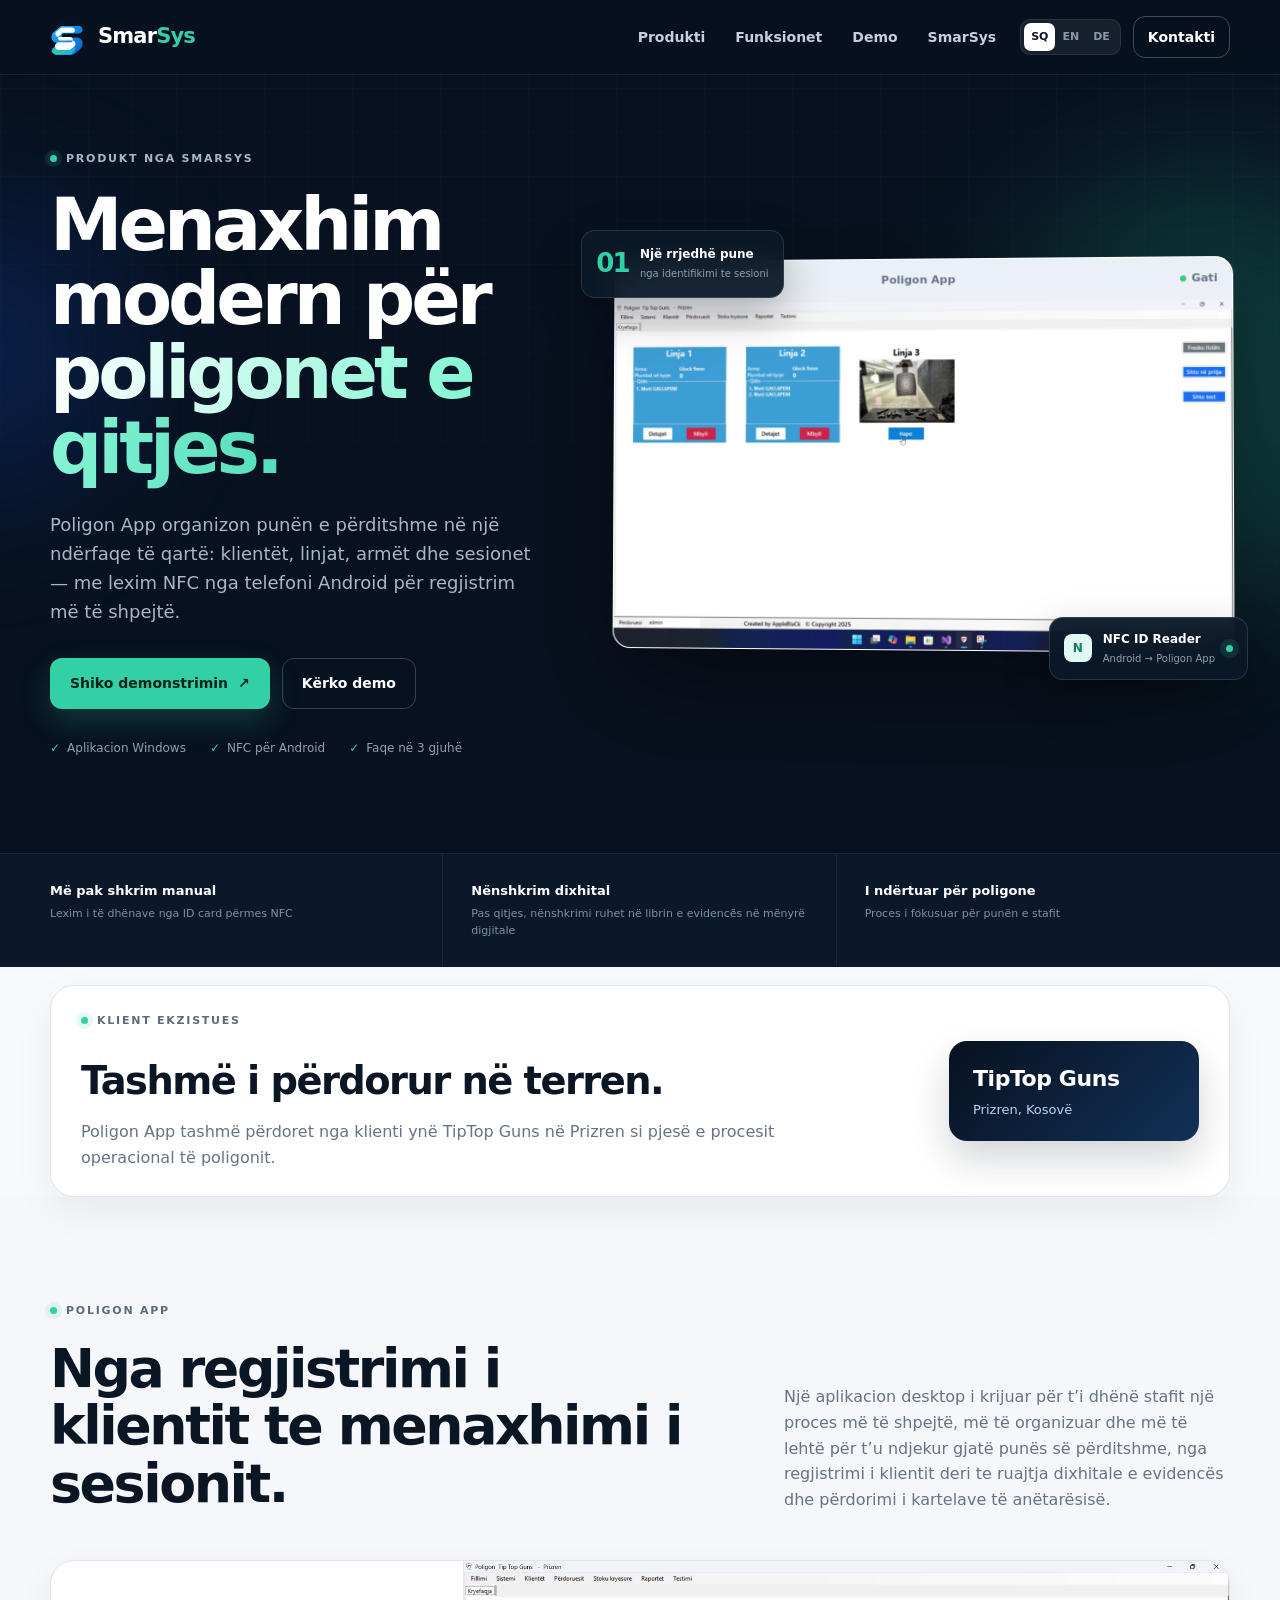
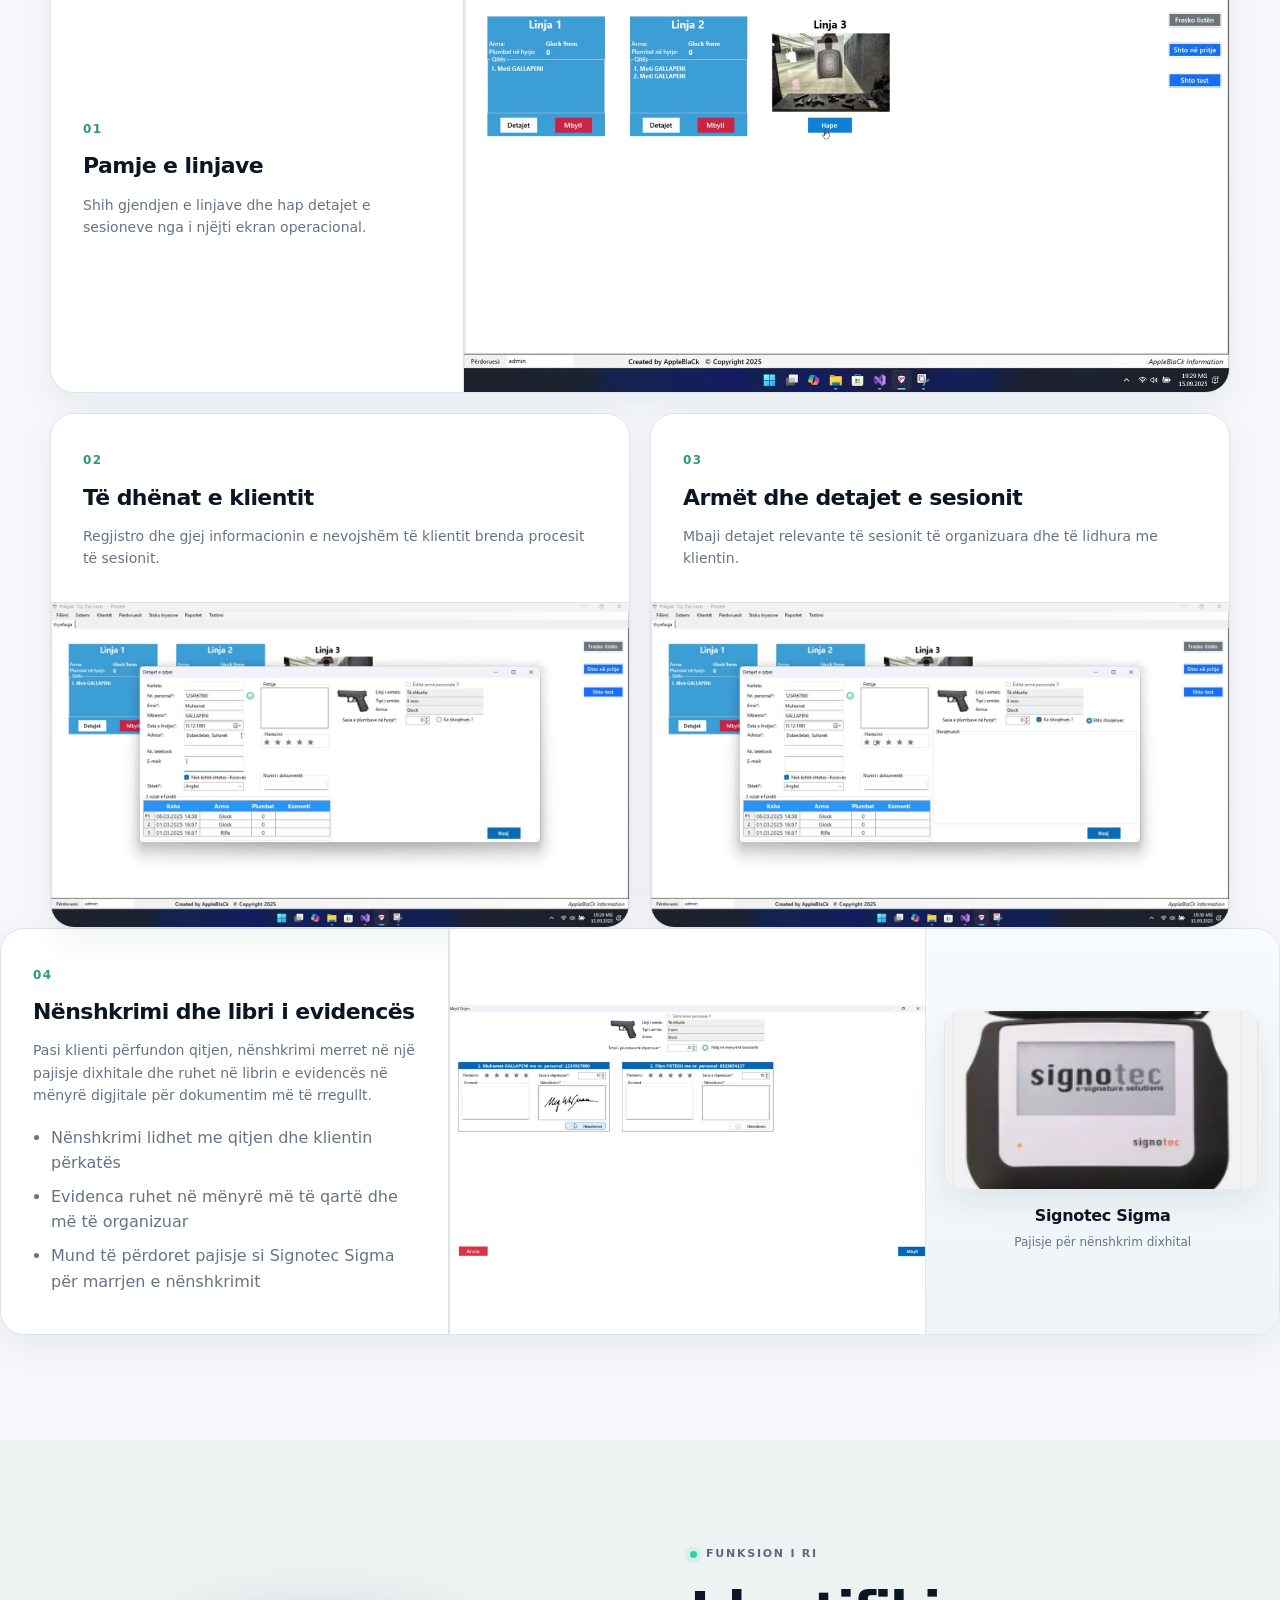
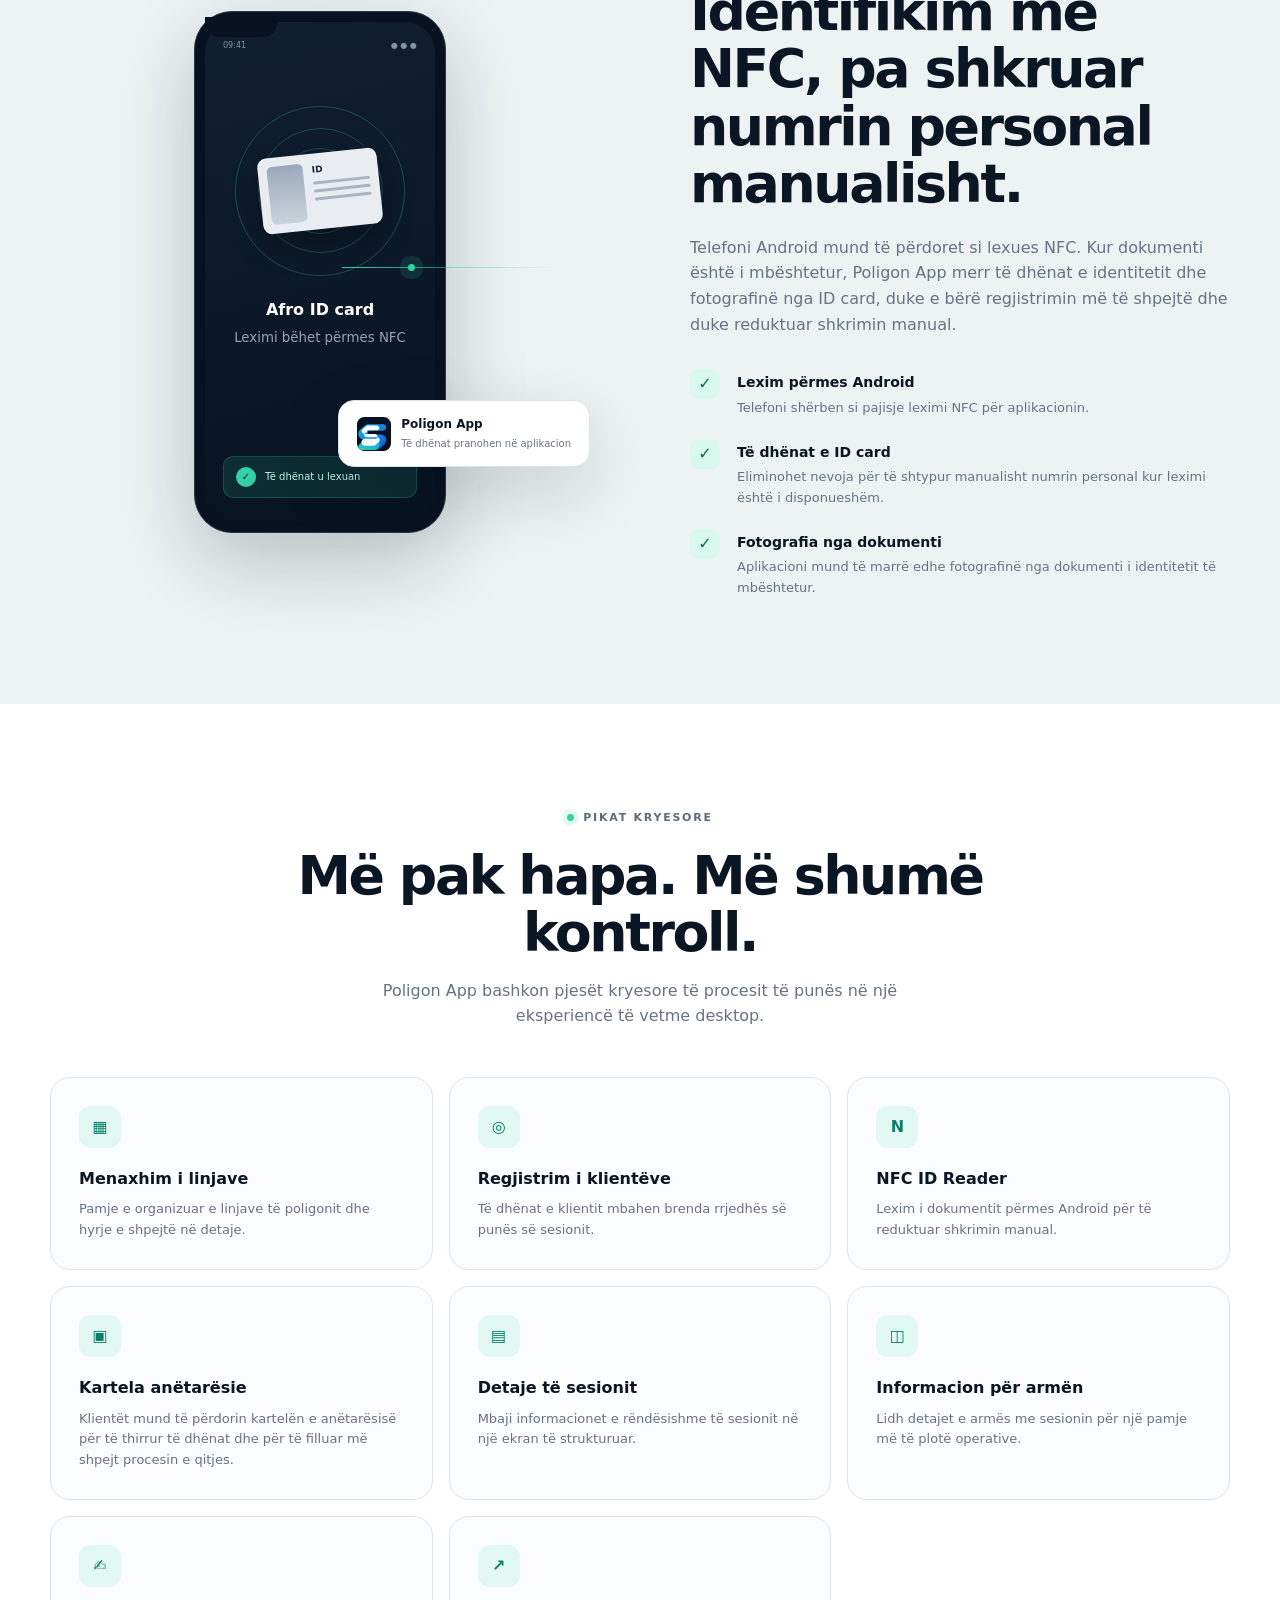
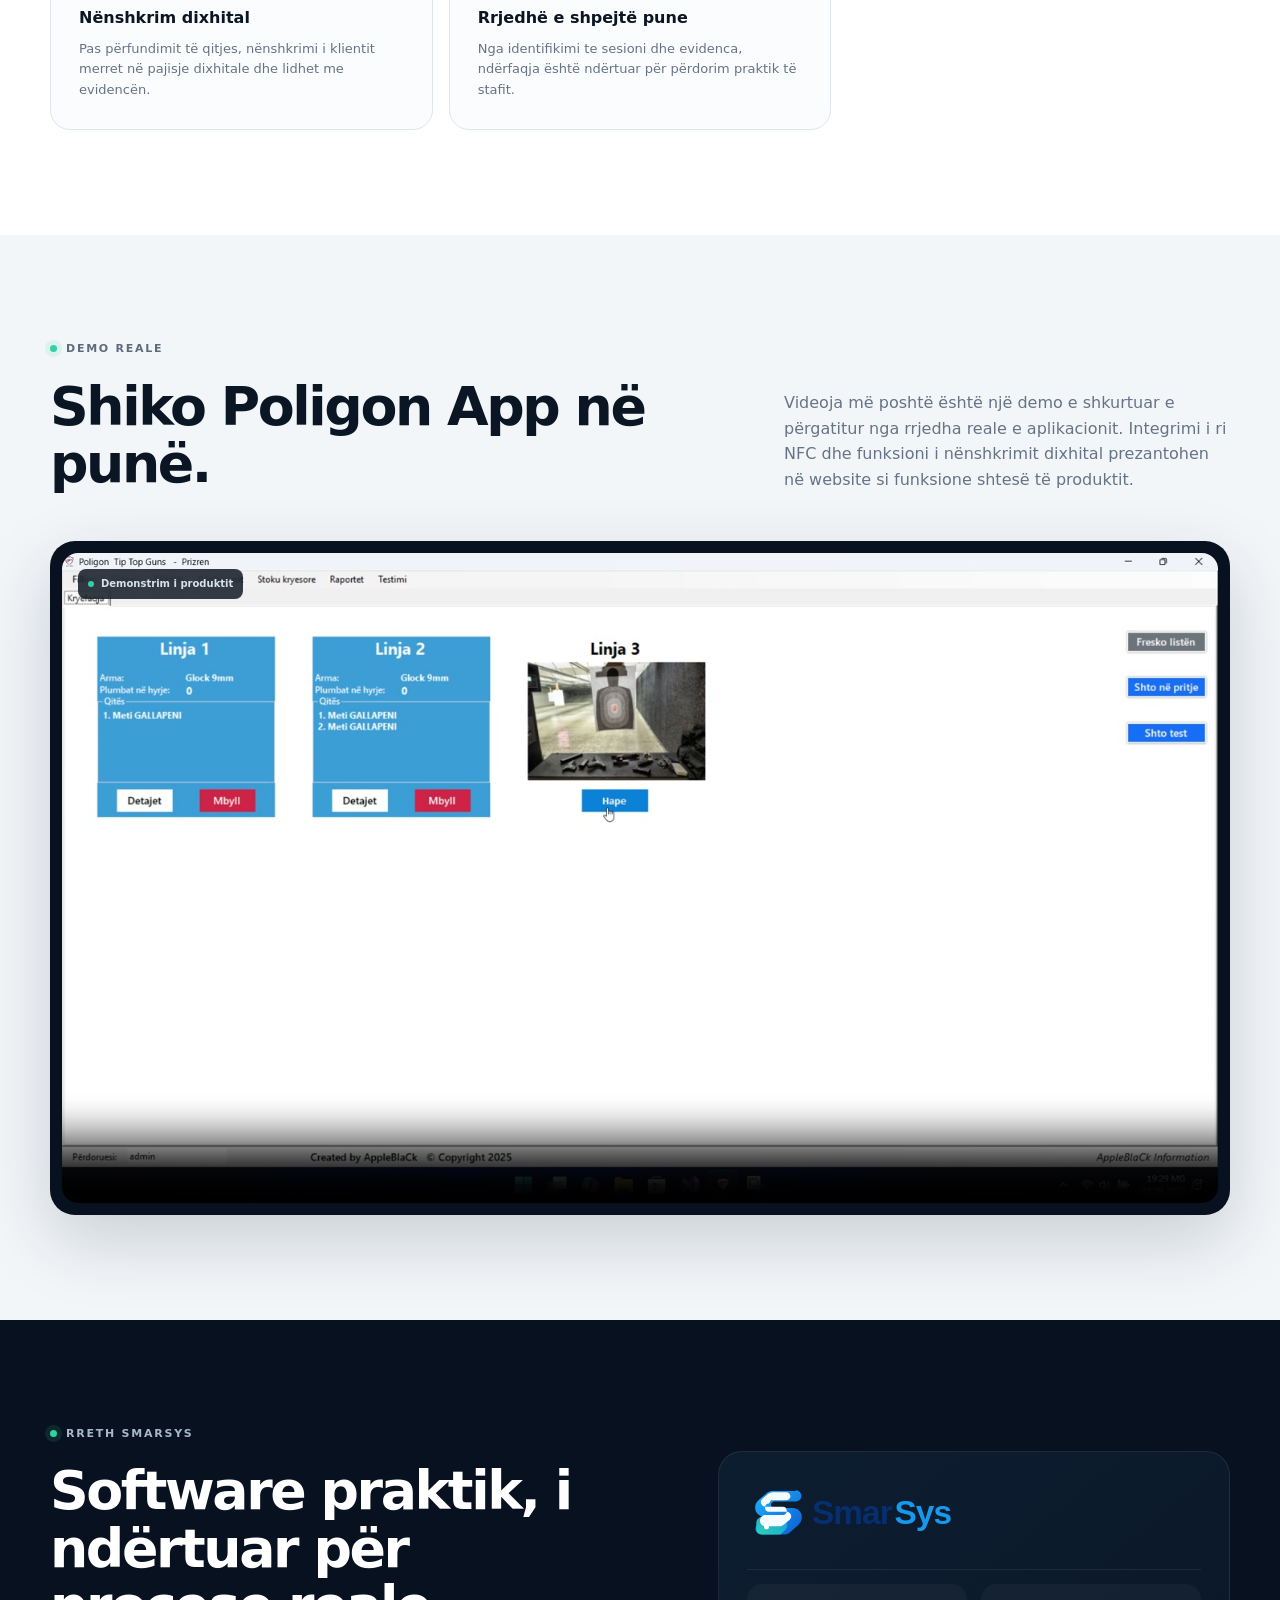
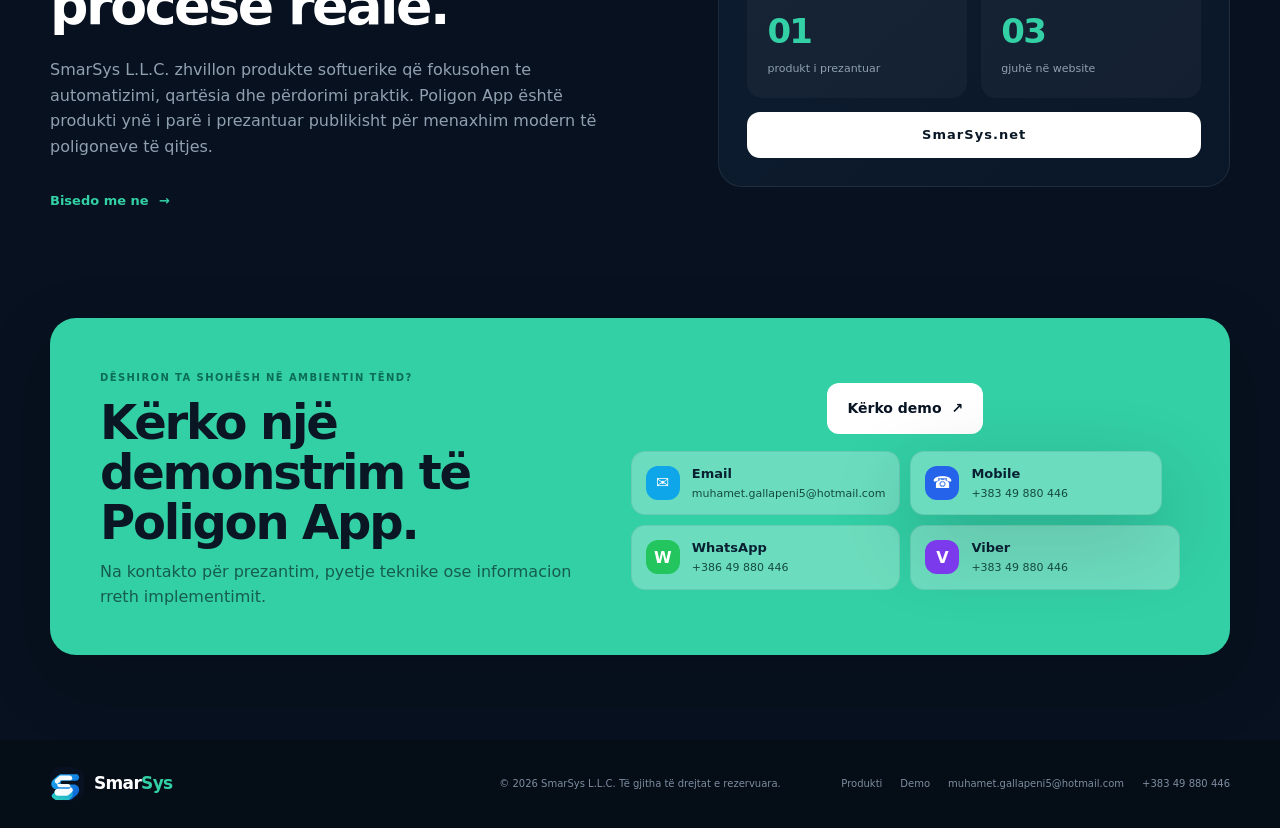
==== index.html @ c742b85f "ndryshimet" ====
<!doctype html>
<html lang="sq">
<head>
  <meta charset="utf-8" />
  <meta name="viewport" content="width=device-width,initial-scale=1" />
  <meta name="theme-color" content="#07111f" />
  <meta name="description" content="SmarSys - zgjidhje softuerike profesionale. Zbuloni Poligon App, aplikacion për menaxhimin e poligoneve të qitjes me NFC për lexim të ID card dhe me nënshkrim dixhital të ruajtur në librin e evidencës." />
  <meta property="og:title" content="SmarSys | Poligon App" />
  <meta property="og:description" content="NFC, nënshkrim dixhital dhe evidencë digjitale për poligonet e qitjes." />
  <meta property="og:type" content="website" />
  <meta property="og:image" content="assets/screenshots/overview.jpg" />
  <title>SmarSys | Poligon App</title>
  <link rel="icon" href="assets/logo-mark.svg" type="image/svg+xml" />
  <link rel="stylesheet" href="assets/styles.css" />
</head>
<body>
  <a class="skip-link" href="#main">Skip to content</a>

  <header class="site-header" id="top">
    <div class="container nav-wrap">
      <a class="brand" href="#top" aria-label="SmarSys home">
        <img src="assets/logo-mark.svg" alt="SmarSys logo" width="38" height="38" />
        <span>Smar<span class="brand-accent">Sys</span></span>
      </a>

      <nav class="desktop-nav" aria-label="Primary navigation">
        <a href="#product" data-i18n="navProduct">Produkti</a>
        <a href="#features" data-i18n="navFeatures">Funksionet</a>
        <a href="#demo" data-i18n="navDemo">Demo</a>
        <a href="#company" data-i18n="navCompany">SmarSys</a>
      </nav>

      <div class="nav-actions">
        <div class="language-switcher" aria-label="Language selector">
          <button type="button" data-lang="sq" class="active">SQ</button>
          <button type="button" data-lang="en">EN</button>
          <button type="button" data-lang="de">DE</button>
        </div>
        <a class="btn btn-small btn-outline desktop-cta" href="#contact" data-i18n="navContact">Kontakti</a>
        <button class="menu-toggle" type="button" aria-label="Open menu" aria-expanded="false">
          <span></span><span></span>
        </button>
      </div>
    </div>

    <div class="mobile-menu" hidden>
      <a href="#product" data-i18n="navProduct">Produkti</a>
      <a href="#features" data-i18n="navFeatures">Funksionet</a>
      <a href="#demo" data-i18n="navDemo">Demo</a>
      <a href="#company" data-i18n="navCompany">SmarSys</a>
      <a href="#contact" data-i18n="navContact">Kontakti</a>
    </div>
  </header>

  <main id="main">
    <section class="hero section-dark">
      <div class="hero-glow hero-glow-one"></div>
      <div class="hero-glow hero-glow-two"></div>
      <div class="container hero-grid">
        <div class="hero-copy reveal">
          <div class="eyebrow"><span class="dot"></span><span data-i18n="heroEyebrow">Produkt nga SmarSys</span></div>
          <h1><span data-i18n="heroTitleOne">Menaxhim modern për</span> <span class="gradient-text" data-i18n="heroTitleTwo">poligonet e qitjes.</span></h1>
          <p class="hero-lead" data-i18n="heroLead">Poligon App organizon punën e përditshme në një ndërfaqe të qartë: klientët, linjat, armët dhe sesionet — me lexim NFC nga telefoni Android për regjistrim më të shpejtë.</p>
          <div class="hero-actions">
            <a class="btn btn-primary" href="#demo"><span data-i18n="watchDemo">Shiko demonstrimin</span><span aria-hidden="true">↗</span></a>
            <a class="btn btn-ghost" href="#contact" data-i18n="requestDemo">Kërko demo</a>
          </div>
          <div class="hero-meta">
            <span><i>✓</i><span data-i18n="metaDesktop">Aplikacion Windows</span></span>
            <span><i>✓</i><span data-i18n="metaNfc">NFC për Android</span></span>
            <span><i>✓</i><span data-i18n="metaLanguages">Faqe në 3 gjuhë</span></span>
          </div>
        </div>

        <div class="hero-product reveal reveal-delay">
          <div class="product-window">
            <div class="window-bar">
              <div class="window-dots"><span></span><span></span><span></span></div>
              <span>Poligon App</span>
              <span class="window-status"><i></i><span data-i18n="statusReady">Gati</span></span>
            </div>
            <img src="assets/screenshots/overview.jpg" alt="Poligon App interface" loading="eager" />
          </div>
          <div class="floating-card nfc-card">
            <div class="feature-icon mini">N</div>
            <div><strong data-i18n="nfcCardTitle">NFC ID Reader</strong><small data-i18n="nfcCardText">Android → Poligon App</small></div>
            <span class="pulse"></span>
          </div>
          <div class="floating-card speed-card">
            <span class="speed-number">01</span>
            <div><strong data-i18n="flowCardTitle">Një rrjedhë pune</strong><small data-i18n="flowCardText">nga identifikimi te sesioni</small></div>
          </div>
        </div>
      </div>
    </section>

    <section class="proof-strip">
      <div class="container proof-grid">
        <div><strong data-i18n="proofOneTitle">Më pak shkrim manual</strong><span data-i18n="proofOneText">Lexim i të dhënave nga ID card përmes NFC</span></div>
        <div><strong data-i18n="proofTwoTitle">Nënshkrim dixhital</strong><span data-i18n="proofTwoText">Pas qitjes, nënshkrimi ruhet në librin e evidencës në mënyrë digjitale</span></div>
        <div><strong data-i18n="proofThreeTitle">I ndërtuar për poligone</strong><span data-i18n="proofThreeText">Proces i fokusuar për punën e stafit</span></div>
      </div>
    </section>

    <section class="trusted-section">
      <div class="container trusted-box reveal">
        <div>
          <div class="eyebrow light"><span class="dot"></span><span data-i18n="trustedEyebrow">Klient ekzistues</span></div>
          <h2 data-i18n="trustedTitle">Tashmë i përdorur në terren.</h2>
          <p data-i18n="trustedLead">Poligon App tashmë përdoret nga klienti ynë TipTop Guns në Prizren si pjesë e procesit operacional të poligonit.</p>
        </div>
        <div class="client-badge">
          <strong data-i18n="trustedClientLabel">TipTop Guns</strong>
          <span data-i18n="trustedLocation">Prizren, Kosovë</span>
        </div>
      </div>
    </section>

    <section class="section" id="product">
      <div class="container split-heading reveal">
        <div>
          <div class="eyebrow light"><span class="dot"></span><span data-i18n="productEyebrow">Poligon App</span></div>
          <h2 data-i18n="productTitle">Nga regjistrimi i klientit te menaxhimi i sesionit.</h2>
        </div>
        <p data-i18n="productLead">Një aplikacion desktop i krijuar për t'i dhënë stafit një proces më të shpejtë, më të organizuar dhe më të lehtë për t'u ndjekur gjatë punës së përditshme, nga regjistrimi i klientit deri te ruajtja dixhitale e evidencës.</p>
      </div>

      <div class="container product-story">
        <article class="story-card story-large reveal">
          <div class="story-copy">
            <span class="step-number">01</span>
            <h3 data-i18n="storyOneTitle">Pamje e linjave</h3>
            <p data-i18n="storyOneText">Shih gjendjen e linjave dhe hap detajet e sesioneve nga i njëjti ekran operacional.</p>
          </div>
          <img src="assets/screenshots/overview.jpg" alt="Poligon App range lanes overview" loading="lazy" />
        </article>

        <article class="story-card reveal">
          <div class="story-copy">
            <span class="step-number">02</span>
            <h3 data-i18n="storyTwoTitle">Të dhënat e klientit</h3>
            <p data-i18n="storyTwoText">Regjistro dhe gjej informacionin e nevojshëm të klientit brenda procesit të sesionit.</p>
          </div>
          <img src="assets/screenshots/client.jpg" alt="Poligon App client details" loading="lazy" />
        </article>

        <article class="story-card reveal">
          <div class="story-copy">
            <span class="step-number">03</span>
            <h3 data-i18n="storyThreeTitle">Armët dhe detajet e sesionit</h3>
            <p data-i18n="storyThreeText">Mbaji detajet relevante të sesionit të organizuara dhe të lidhura me klientin.</p>
          </div>
          <img src="assets/screenshots/weapon.jpg" alt="Poligon App session details" loading="lazy" />
        </article>
      </div>

        <article class="story-card story-large signature-story reveal">
          <div class="story-copy">
            <span class="step-number">04</span>
            <h3 data-i18n="storyFourTitle">Nënshkrimi dhe libri i evidencës</h3>
            <p data-i18n="storyFourText">Pasi klienti përfundon qitjen, nënshkrimi merret në një pajisje dixhitale dhe ruhet në librin e evidencës në mënyrë digjitale për dokumentim më të rregullt.</p>
            <ul class="mini-list">
              <li data-i18n="storyFourBulletOne">Nënshkrimi lidhet me qitjen dhe klientin përkatës</li>
              <li data-i18n="storyFourBulletTwo">Evidenca ruhet në mënyrë më të qartë dhe më të organizuar</li>
              <li data-i18n="storyFourBulletThree">Mund të përdoret pajisje si Signotec Sigma për marrjen e nënshkrimit</li>
            </ul>
          </div>
          <div class="story-media-duo">
            <div class="duo-shot">
              <img src="assets/screenshots/signature-workflow.png" alt="Poligon App signature workflow" loading="lazy" />
            </div>
            <div class="duo-device">
              <img src="assets/signotec-sigma.png" alt="Signotec Sigma signature device" loading="lazy" />
              <div class="duo-device-caption">
                <strong>Signotec Sigma</strong>
                <small data-i18n="deviceShortText">Pajisje për nënshkrim dixhital</small>
              </div>
            </div>
          </div>
        </article>
      </div>
    </section>

    <section class="section nfc-section" id="features">
      <div class="container nfc-grid">
        <div class="phone-scene reveal">
          <div class="phone">
            <div class="phone-speaker"></div>
            <div class="phone-screen">
              <div class="phone-top"><span>09:41</span><span>● ● ●</span></div>
              <div class="nfc-wave">
                <span></span><span></span><span></span>
                <div class="id-mini"><div class="id-photo"></div><div><b>ID</b><i></i><i></i><i></i></div></div>
              </div>
              <strong data-i18n="phoneTitle">Afro ID card</strong>
              <small data-i18n="phoneText">Leximi bëhet përmes NFC</small>
              <div class="phone-success"><span>✓</span><span data-i18n="phoneSuccess">Të dhënat u lexuan</span></div>
            </div>
          </div>
          <div class="connection-line"><span></span></div>
          <div class="desktop-chip">
            <img src="assets/logo-mark.svg" alt="" />
            <div><strong>Poligon App</strong><small data-i18n="chipText">Të dhënat pranohen në aplikacion</small></div>
          </div>
        </div>

        <div class="nfc-copy reveal reveal-delay">
          <div class="eyebrow light"><span class="dot"></span><span data-i18n="nfcEyebrow">Funksion i ri</span></div>
          <h2 data-i18n="nfcTitle">Identifikim me NFC, pa shkruar numrin personal manualisht.</h2>
          <p class="section-lead" data-i18n="nfcLead">Telefoni Android mund të përdoret si lexues NFC. Kur dokumenti është i mbështetur, Poligon App merr të dhënat e identitetit dhe fotografinë nga ID card, duke e bërë regjistrimin më të shpejtë dhe duke reduktuar shkrimin manual.</p>
          <div class="feature-list">
            <div><span class="feature-check">✓</span><div><strong data-i18n="nfcF1Title">Lexim përmes Android</strong><p data-i18n="nfcF1Text">Telefoni shërben si pajisje leximi NFC për aplikacionin.</p></div></div>
            <div><span class="feature-check">✓</span><div><strong data-i18n="nfcF2Title">Të dhënat e ID card</strong><p data-i18n="nfcF2Text">Eliminohet nevoja për të shtypur manualisht numrin personal kur leximi është i disponueshëm.</p></div></div>
            <div><span class="feature-check">✓</span><div><strong data-i18n="nfcF3Title">Fotografia nga dokumenti</strong><p data-i18n="nfcF3Text">Aplikacioni mund të marrë edhe fotografinë nga dokumenti i identitetit të mbështetur.</p></div></div>
          </div>
        </div>
      </div>
    </section>

    <section class="section feature-section">
      <div class="container">
        <div class="center-heading reveal">
          <div class="eyebrow light"><span class="dot"></span><span data-i18n="featuresEyebrow">Pikat kryesore</span></div>
          <h2 data-i18n="featuresTitle">Më pak hapa. Më shumë kontroll.</h2>
          <p data-i18n="featuresLead">Poligon App bashkon pjesët kryesore të procesit të punës në një eksperiencë të vetme desktop.</p>
        </div>
        <div class="features-grid">
          <article class="feature-card reveal"><div class="feature-icon">▦</div><h3 data-i18n="f1Title">Menaxhim i linjave</h3><p data-i18n="f1Text">Pamje e organizuar e linjave të poligonit dhe hyrje e shpejtë në detaje.</p></article>
          <article class="feature-card reveal"><div class="feature-icon">◎</div><h3 data-i18n="f2Title">Regjistrim i klientëve</h3><p data-i18n="f2Text">Të dhënat e klientit mbahen brenda rrjedhës së punës së sesionit.</p></article>
          <article class="feature-card reveal"><div class="feature-icon">N</div><h3 data-i18n="f3Title">NFC ID Reader</h3><p data-i18n="f3Text">Lexim i dokumentit përmes Android për të reduktuar shkrimin manual.</p></article>
          <article class="feature-card reveal"><div class="feature-icon">▣</div><h3 data-i18n="f3bTitle">Kartela anëtarësie</h3><p data-i18n="f3bText">Klientët mund të përdorin kartelën e anëtarësisë për të thirrur të dhënat dhe për të filluar më shpejt procesin e qitjes.</p></article>
          <article class="feature-card reveal"><div class="feature-icon">▤</div><h3 data-i18n="f4Title">Detaje të sesionit</h3><p data-i18n="f4Text">Mbaji informacionet e rëndësishme të sesionit në një ekran të strukturuar.</p></article>
          <article class="feature-card reveal"><div class="feature-icon">◫</div><h3 data-i18n="f5Title">Informacion për armën</h3><p data-i18n="f5Text">Lidh detajet e armës me sesionin për një pamje më të plotë operative.</p></article>
          <article class="feature-card reveal"><div class="feature-icon">✍</div><h3 data-i18n="f6Title">Nënshkrim dixhital</h3><p data-i18n="f6Text">Pas përfundimit të qitjes, nënshkrimi i klientit merret në pajisje dixhitale dhe lidhet me evidencën.</p></article>
          <article class="feature-card reveal"><div class="feature-icon">↗</div><h3 data-i18n="f7Title">Rrjedhë e shpejtë pune</h3><p data-i18n="f7Text">Nga identifikimi te sesioni dhe evidenca, ndërfaqja është ndërtuar për përdorim praktik të stafit.</p></article>
        </div>
      </div>
    </section>

    <section class="section demo-section" id="demo">
      <div class="container">
        <div class="split-heading reveal">
          <div>
            <div class="eyebrow light"><span class="dot"></span><span data-i18n="demoEyebrow">Demo reale</span></div>
            <h2 data-i18n="demoTitle">Shiko Poligon App në punë.</h2>
          </div>
          <p data-i18n="demoLead">Videoja më poshtë është një demo e shkurtuar e përgatitur nga rrjedha reale e aplikacionit. Integrimi i ri NFC dhe funksioni i nënshkrimit dixhital prezantohen në website si funksione shtesë të produktit.</p>
        </div>

        <div class="video-shell reveal">
          <video controls preload="metadata" poster="assets/screenshots/overview.jpg">
            <source src="assets/video/poligon-demo-short.mp4" type="video/mp4" />
            Your browser does not support the video tag.
          </video>
          <div class="video-label"><span class="live-dot"></span><span data-i18n="videoLabel">Demonstrim i produktit</span></div>
        </div>
      </div>
    </section>

    <section class="section company-section" id="company">
      <div class="container company-grid">
        <div class="company-copy reveal">
          <div class="eyebrow"><span class="dot"></span><span data-i18n="companyEyebrow">Rreth SmarSys</span></div>
          <h2 data-i18n="companyTitle">Software praktik, i ndërtuar për procese reale.</h2>
          <p data-i18n="companyLead">SmarSys L.L.C. zhvillon produkte softuerike që fokusohen te automatizimi, qartësia dhe përdorimi praktik. Poligon App është produkti ynë i parë i prezantuar publikisht për menaxhim modern të poligoneve të qitjes.</p>
          <a class="text-link" href="#contact"><span data-i18n="talkToUs">Bisedo me ne</span><span>→</span></a>
        </div>
        <div class="company-panel reveal reveal-delay">
          <div class="company-mark"><img src="assets/logo-full.svg" alt="SmarSys logo" class="company-full-logo" /></div>
          <div class="company-stat"><span>01</span><p data-i18n="companyStatOne">produkt i prezantuar</p></div>
          <div class="company-stat"><span>03</span><p data-i18n="companyStatTwo">gjuhë në website</p></div>
          <div class="company-domain">SmarSys.net</div>
        </div>
      </div>
    </section>

    <section class="cta-section" id="contact">
      <div class="container cta-box reveal">
        <div>
          <span class="cta-kicker" data-i18n="ctaKicker">Dëshiron ta shohësh në ambientin tënd?</span>
          <h2 data-i18n="ctaTitle">Kërko një demonstrim të Poligon App.</h2>
          <p data-i18n="ctaLead">Na kontakto për prezantim, pyetje teknike ose informacion rreth implementimit.</p>
        </div>
        <div class="cta-actions">
          <a class="btn btn-light" id="emailCta" href="mailto:muhamet.gallapeni5@hotmail.com?subject=Poligon%20App%20Demo"><span data-i18n="ctaButton">Kërko demo</span><span>↗</span></a>
          <div class="contact-channels">
            <a class="contact-pill email" href="mailto:muhamet.gallapeni5@hotmail.com?subject=Poligon%20App%20Demo">
              <span class="contact-icon">✉</span>
              <span><b data-i18n="contactEmailTitle">Email</b><small>muhamet.gallapeni5@hotmail.com</small></span>
            </a>
            <a class="contact-pill phone" href="tel:+38349880446">
              <span class="contact-icon">☎</span>
              <span><b data-i18n="contactPhoneTitle">Mobile</b><small>+383 49 880 446</small></span>
            </a>
            <a class="contact-pill whatsapp" href="https://wa.me/38649880446" target="_blank" rel="noopener">
              <span class="contact-icon">W</span>
              <span><b>WhatsApp</b><small>+386 49 880 446</small></span>
            </a>
            <a class="contact-pill viber" href="viber://chat?number=%2B38349880446">
              <span class="contact-icon">V</span>
              <span><b>Viber</b><small>+383 49 880 446</small></span>
            </a>
          </div>
        </div>
      </div>
    </section>
  </main>

  <footer>
    <div class="container footer-grid">
      <a class="brand footer-brand" href="#top"><img src="assets/logo-mark.svg" alt="SmarSys logo" width="34" height="34" /><span>Smar<span class="brand-accent">Sys</span></span></a>
      <p><span>© <span id="year"></span> SmarSys L.L.C.</span> <span data-i18n="footerRights">Të gjitha të drejtat e rezervuara.</span></p>
      <div class="footer-links"><a href="#product" data-i18n="navProduct">Produkti</a><a href="#demo" data-i18n="navDemo">Demo</a><a href="mailto:muhamet.gallapeni5@hotmail.com">muhamet.gallapeni5@hotmail.com</a><a href="tel:+38349880446">+383 49 880 446</a></div>
    </div>
  </footer>

  <script src="assets/app.js" defer></script>
</body>
</html>
---- assets/styles.css ----
:root{
  --bg:#f5f7fa;--surface:#fff;--ink:#0b1625;--muted:#667386;--line:#dfe5ec;
  --navy:#07111f;--navy-2:#0c1b2e;--accent:#33d0a5;--accent-2:#79f2cc;
  --shadow:0 24px 70px rgba(6,17,31,.16);--radius:24px;--container:1180px;
}
*{box-sizing:border-box}html{scroll-behavior:smooth}body{margin:0;font-family:Inter,ui-sans-serif,system-ui,-apple-system,BlinkMacSystemFont,"Segoe UI",sans-serif;background:var(--bg);color:var(--ink);line-height:1.6;-webkit-font-smoothing:antialiased}img,video{max-width:100%;display:block}a{color:inherit;text-decoration:none}button{font:inherit}.container{width:min(var(--container),calc(100% - 40px));margin-inline:auto}.skip-link{position:fixed;left:12px;top:-60px;background:#fff;padding:10px 14px;border-radius:10px;z-index:1000}.skip-link:focus{top:12px}.site-header{position:fixed;inset:0 0 auto;z-index:100;background:rgba(7,17,31,.77);backdrop-filter:blur(18px);border-bottom:1px solid rgba(255,255,255,.07)}.nav-wrap{height:74px;display:flex;align-items:center;justify-content:space-between;gap:24px}.brand{display:flex;align-items:center;gap:10px;color:#fff;font-weight:800;font-size:21px;letter-spacing:-.04em}.brand img{border-radius:10px}.brand-accent{color:var(--accent)}.desktop-nav{display:flex;gap:30px;margin-left:auto}.desktop-nav a{color:#c6d0dc;font-size:14px;font-weight:650;transition:.2s}.desktop-nav a:hover{color:#fff}.nav-actions{display:flex;align-items:center;gap:12px}.language-switcher{display:flex;padding:3px;background:rgba(255,255,255,.07);border:1px solid rgba(255,255,255,.08);border-radius:10px}.language-switcher button{border:0;background:transparent;color:#8998aa;font-size:11px;font-weight:800;padding:5px 7px;border-radius:7px;cursor:pointer}.language-switcher button.active{background:#fff;color:#0a1726}.btn{display:inline-flex;align-items:center;justify-content:center;gap:10px;border-radius:12px;padding:13px 19px;font-size:14px;font-weight:800;transition:.25s;border:1px solid transparent}.btn:hover{transform:translateY(-2px)}.btn-small{padding:9px 14px}.btn-outline{border-color:rgba(255,255,255,.24);color:#fff}.btn-primary{background:var(--accent);color:#05221b;box-shadow:0 12px 30px rgba(51,208,165,.21)}.btn-ghost{border-color:rgba(255,255,255,.2);color:#fff}.btn-light{background:#fff;color:#081423}.menu-toggle{display:none;background:transparent;border:0;width:40px;height:40px;padding:9px;cursor:pointer}.menu-toggle span{display:block;height:2px;background:#fff;margin:6px 0}.mobile-menu{background:#0a1727;padding:8px 20px 18px;border-top:1px solid rgba(255,255,255,.08)}.mobile-menu a{display:block;color:#dbe3eb;padding:11px 0;border-bottom:1px solid rgba(255,255,255,.06)}
.section-dark{background:var(--navy);color:#fff}.hero{min-height:760px;padding:150px 0 95px;position:relative;overflow:hidden}.hero:before{content:"";position:absolute;inset:0;background-image:linear-gradient(rgba(255,255,255,.025) 1px,transparent 1px),linear-gradient(90deg,rgba(255,255,255,.025) 1px,transparent 1px);background-size:44px 44px;mask-image:linear-gradient(to bottom,black,transparent 90%)}.hero-glow{position:absolute;border-radius:50%;filter:blur(80px);opacity:.2}.hero-glow-one{width:420px;height:420px;background:#2ce3b1;right:-140px;top:180px}.hero-glow-two{width:280px;height:280px;background:#1661ff;left:-160px;top:210px}.hero-grid{position:relative;display:grid;grid-template-columns:.95fr 1.2fr;gap:68px;align-items:center}.eyebrow{display:flex;align-items:center;gap:9px;color:#a9b8c8;text-transform:uppercase;letter-spacing:.16em;font-size:11px;font-weight:800;margin-bottom:20px}.eyebrow.light{color:#5d6b7d}.dot{width:7px;height:7px;background:var(--accent);border-radius:50%;box-shadow:0 0 0 5px rgba(51,208,165,.12)}.hero h1{font-size:clamp(44px,5.7vw,74px);line-height:1.02;letter-spacing:-.055em;margin:0 0 26px;max-width:720px}.gradient-text{background:linear-gradient(100deg,#fff 0%,#8df7d8 60%,#54ddba 100%);-webkit-background-clip:text;color:transparent}.hero-lead{font-size:18px;color:#aab7c5;max-width:620px;margin:0 0 32px}.hero-actions{display:flex;gap:12px;flex-wrap:wrap}.hero-meta{display:flex;gap:24px;flex-wrap:wrap;margin-top:30px;color:#8fa0b2;font-size:12px}.hero-meta span{display:flex;gap:7px;align-items:center}.hero-meta i{font-style:normal;color:var(--accent)}.hero-product{position:relative;padding:35px 0}.product-window{background:#fff;border:1px solid rgba(255,255,255,.15);border-radius:18px;overflow:hidden;box-shadow:0 40px 100px rgba(0,0,0,.45);transform:perspective(1200px) rotateY(-3deg) rotateX(1deg)}.window-bar{height:42px;background:#eaf0f5;display:flex;align-items:center;padding:0 14px;color:#657487;font-size:11px;font-weight:700;position:relative}.window-dots{display:flex;gap:5px;margin-right:auto}.window-dots span{width:8px;height:8px;border-radius:50%;background:#b8c2cd}.window-status{margin-left:auto;display:flex;align-items:center;gap:5px}.window-status i{width:6px;height:6px;border-radius:50%;background:#33c97c}.product-window img{aspect-ratio:16/9;object-fit:cover}.floating-card{position:absolute;background:rgba(10,24,40,.94);border:1px solid rgba(255,255,255,.13);box-shadow:0 18px 45px rgba(0,0,0,.28);backdrop-filter:blur(15px);border-radius:14px;padding:12px 14px;color:#fff;display:flex;align-items:center;gap:11px}.floating-card strong{display:block;font-size:12px}.floating-card small{display:block;color:#8fa0b2;font-size:10px;margin-top:2px}.nfc-card{right:-18px;bottom:5px}.speed-card{left:-28px;top:7px}.feature-icon.mini{width:28px;height:28px;border-radius:8px;font-size:12px}.pulse{width:7px;height:7px;border-radius:50%;background:var(--accent);box-shadow:0 0 0 6px rgba(51,208,165,.12)}.speed-number{font-size:26px;font-weight:900;color:var(--accent);letter-spacing:-.07em}.proof-strip{background:#0b1829;color:#fff;border-top:1px solid rgba(255,255,255,.06)}.proof-grid{display:grid;grid-template-columns:repeat(3,1fr)}.proof-grid>div{padding:27px 28px;border-right:1px solid rgba(255,255,255,.07)}.proof-grid>div:first-child{padding-left:0}.proof-grid>div:last-child{border-right:0}.proof-grid strong{display:block;font-size:13px}.proof-grid span{display:block;color:#7f90a3;font-size:11px;margin-top:3px}
.section{padding:105px 0}.split-heading{display:grid;grid-template-columns:1.1fr .75fr;gap:80px;align-items:end;margin-bottom:48px}.split-heading h2,.center-heading h2,.nfc-copy h2,.company-copy h2{font-size:clamp(34px,4.2vw,56px);line-height:1.07;letter-spacing:-.045em;margin:0}.split-heading>p,.section-lead,.company-copy>p{color:var(--muted);font-size:16px;margin:0}.product-story{display:grid;grid-template-columns:1fr 1fr;gap:20px}.story-card{background:#fff;border:1px solid var(--line);border-radius:var(--radius);overflow:hidden;box-shadow:0 12px 34px rgba(25,40,58,.06)}.story-large{grid-column:1/-1;display:grid;grid-template-columns:.7fr 1.3fr;align-items:center}.story-copy{padding:32px}.story-card h3{font-size:22px;margin:8px 0 10px;letter-spacing:-.025em}.story-card p{color:var(--muted);margin:0;font-size:14px}.story-card img{width:100%;aspect-ratio:16/9;object-fit:cover;border-top:1px solid var(--line)}.story-large img{height:100%;border-left:1px solid var(--line);border-top:0}.step-number{font-size:12px;color:#2d987d;font-weight:900;letter-spacing:.12em}
.nfc-section{background:#edf3f3;overflow:hidden}.nfc-grid{display:grid;grid-template-columns:1fr 1fr;gap:100px;align-items:center}.phone-scene{position:relative;min-height:530px;display:flex;align-items:center;justify-content:center}.phone{width:252px;background:#07111f;border-radius:38px;padding:10px;box-shadow:0 28px 80px rgba(8,23,36,.23);border:1px solid #29394c}.phone-screen{height:500px;background:linear-gradient(165deg,#101f31,#081321);border-radius:30px;color:#fff;padding:18px;display:flex;flex-direction:column;align-items:center;position:relative}.phone-speaker{position:absolute;z-index:2;width:72px;height:20px;background:#07111f;border-radius:0 0 14px 14px;top:10px}.phone-top{width:100%;display:flex;justify-content:space-between;font-size:8px;color:#8393a5}.nfc-wave{width:145px;height:180px;position:relative;margin:48px 0 16px;display:flex;align-items:center;justify-content:center}.nfc-wave>span{position:absolute;border:1px solid rgba(51,208,165,.28);border-radius:50%}.nfc-wave>span:nth-child(1){width:170px;height:170px}.nfc-wave>span:nth-child(2){width:125px;height:125px}.nfc-wave>span:nth-child(3){width:86px;height:86px}.id-mini{width:120px;height:76px;border-radius:9px;background:#e9edf2;color:#142235;display:grid;grid-template-columns:36px 1fr;gap:9px;padding:9px;box-shadow:0 10px 30px rgba(0,0,0,.3);z-index:2;transform:rotate(-6deg)}.id-photo{background:linear-gradient(#9aa9ba,#cad3dc);border-radius:5px}.id-mini b{display:block;font-size:9px}.id-mini i{display:block;height:3px;background:#a9b5c2;margin-top:5px;border-radius:3px}.phone-screen>strong{font-size:16px}.phone-screen>small{color:#94a4b5;margin-top:4px}.phone-success{position:absolute;bottom:24px;left:18px;right:18px;background:rgba(51,208,165,.12);border:1px solid rgba(51,208,165,.22);padding:10px 12px;border-radius:10px;display:flex;align-items:center;gap:9px;font-size:10px;color:#bdfae8}.phone-success>span:first-child{background:var(--accent);color:#042019;width:20px;height:20px;border-radius:50%;display:grid;place-items:center;font-weight:900}.connection-line{position:absolute;width:220px;height:1px;background:linear-gradient(90deg,var(--accent),transparent);left:54%;top:49%}.connection-line span{position:absolute;width:7px;height:7px;background:var(--accent);border-radius:50%;left:30%;top:-3px;box-shadow:0 0 0 8px rgba(51,208,165,.13)}.desktop-chip{position:absolute;right:0;bottom:70px;background:#fff;border:1px solid #dbe3e8;box-shadow:var(--shadow);border-radius:16px;padding:14px 18px;display:flex;align-items:center;gap:10px;min-width:230px}.desktop-chip img{width:34px;height:34px}.desktop-chip strong{display:block;font-size:12px}.desktop-chip small{display:block;font-size:10px;color:var(--muted);margin-top:2px}.nfc-copy .section-lead{margin:22px 0 32px}.feature-list{display:grid;gap:20px}.feature-list>div{display:grid;grid-template-columns:34px 1fr;gap:13px}.feature-check{width:30px;height:30px;display:grid;place-items:center;border-radius:9px;background:#d8f7ed;color:#0b6a55;font-weight:900}.feature-list strong{font-size:14px}.feature-list p{font-size:13px;color:var(--muted);margin:3px 0 0}
.feature-section{background:#fff}.center-heading{text-align:center;max-width:750px;margin:0 auto 48px}.center-heading .eyebrow{justify-content:center}.center-heading p{color:var(--muted);margin:16px auto 0;max-width:610px}.features-grid{display:grid;grid-template-columns:repeat(3,1fr);gap:16px}.feature-card{padding:28px;border:1px solid var(--line);border-radius:20px;background:#fbfcfd;transition:.25s}.feature-card:hover{transform:translateY(-4px);box-shadow:0 18px 45px rgba(14,29,48,.08)}.feature-icon{width:42px;height:42px;display:grid;place-items:center;background:#e2f8f2;color:#0b8066;border-radius:12px;font-weight:900}.feature-card h3{font-size:16px;margin:18px 0 8px}.feature-card p{margin:0;color:var(--muted);font-size:13px}
.demo-section{background:#f3f6f9}.video-shell{position:relative;background:#07111f;border-radius:25px;padding:12px;box-shadow:0 25px 70px rgba(12,25,40,.18)}.video-shell video{width:100%;border-radius:16px;background:#000;aspect-ratio:16/9}.video-label{position:absolute;left:28px;top:28px;background:rgba(5,14,25,.8);color:#d6e1eb;padding:7px 10px;border-radius:8px;font-size:10px;font-weight:700;backdrop-filter:blur(10px);display:flex;align-items:center;gap:7px}.live-dot{width:6px;height:6px;background:var(--accent);border-radius:50%}
.company-section{background:#07111f;color:#fff}.company-grid{display:grid;grid-template-columns:1fr .9fr;gap:100px;align-items:center}.company-copy>p{color:#91a0b1;margin:22px 0 28px;max-width:570px}.text-link{display:inline-flex;gap:10px;color:var(--accent);font-weight:800;font-size:13px}.company-panel{background:linear-gradient(140deg,#0d1d30,#0a1728);border:1px solid rgba(255,255,255,.08);border-radius:24px;padding:28px;display:grid;grid-template-columns:1fr 1fr;gap:14px}.company-mark{grid-column:1/-1;display:flex;align-items:center;gap:12px;padding-bottom:24px;border-bottom:1px solid rgba(255,255,255,.07);font-size:20px;font-weight:900}.company-mark img{width:40px}.company-mark .company-full-logo{width:min(100%,260px);height:auto}.company-stat{background:rgba(255,255,255,.035);padding:20px;border-radius:15px}.company-stat span{font-size:34px;font-weight:900;color:var(--accent);letter-spacing:-.05em}.company-stat p{margin:2px 0 0;color:#8fa0b2;font-size:11px}.company-domain{grid-column:1/-1;background:#fff;color:#0a1726;padding:13px 16px;border-radius:13px;font-size:13px;font-weight:900;letter-spacing:.08em;text-align:center}.cta-section{background:#07111f;padding:0 0 85px}.cta-box{background:var(--accent);border-radius:26px;padding:45px 50px;display:flex;justify-content:space-between;align-items:center;gap:50px;box-shadow:0 25px 70px rgba(0,0,0,.17)}.cta-kicker{text-transform:uppercase;font-size:10px;font-weight:900;letter-spacing:.14em;color:#0c6c58}.cta-box h2{font-size:clamp(30px,4vw,48px);letter-spacing:-.045em;line-height:1.05;margin:8px 0 11px;max-width:690px}.cta-box p{margin:0;color:#165c4e}.cta-actions{display:flex;flex-direction:column;gap:9px;align-items:center;flex:0 0 auto}.cta-actions small{font-size:10px;color:#145849}footer{background:#050d17;color:#7d8da0;padding:26px 0}.footer-grid{display:grid;grid-template-columns:1fr auto 1fr;align-items:center;gap:30px}.footer-grid p{font-size:10px;text-align:center}.footer-brand{font-size:17px}.footer-links{display:flex;gap:18px;justify-content:flex-end;font-size:10px}.footer-links a:hover{color:#fff}
.reveal{opacity:0;transform:translateY(18px);transition:opacity .65s ease,transform .65s ease}.reveal.in-view{opacity:1;transform:none}.reveal-delay{transition-delay:.12s}

.trusted-section{background:#f7fafc;padding:18px 0 0}.trusted-box{background:#fff;border:1px solid var(--line);box-shadow:0 14px 40px rgba(14,29,48,.06);border-radius:24px;padding:26px 30px;display:flex;align-items:center;justify-content:space-between;gap:24px}.trusted-box h2{font-size:clamp(28px,3vw,40px);letter-spacing:-.04em;margin:0 0 8px}.trusted-box p{margin:0;color:var(--muted);max-width:720px}.client-badge{display:flex;flex-direction:column;align-items:flex-start;background:linear-gradient(135deg,#07111f,#123158);color:#fff;padding:20px 24px;border-radius:18px;min-width:250px;box-shadow:0 18px 38px rgba(8,23,36,.18)}.client-badge strong{font-size:22px;letter-spacing:-.02em}.client-badge span{color:#b9d4f2;font-size:13px;margin-top:4px}
.mini-list{margin:18px 0 0;padding-left:18px;color:var(--muted)}.mini-list li{margin:8px 0}.story-media-duo{display:grid;grid-template-columns:1.15fr .85fr;height:100%;border-left:1px solid var(--line);background:#f8fbfd}.duo-shot,.duo-device{display:flex;flex-direction:column;justify-content:center;align-items:center;min-height:100%}.duo-shot{border-right:1px solid var(--line);background:#fff}.duo-shot img{width:100%;height:100%;object-fit:contain;background:#fff}.duo-device{padding:18px;background:linear-gradient(180deg,#f8fbfd 0%,#eef4f8 100%)}.duo-device img{max-width:100%;height:auto;border-radius:18px;box-shadow:0 14px 34px rgba(14,29,48,.08)}.duo-device-caption{padding-top:14px;text-align:center}.duo-device-caption strong{display:block;font-size:16px;letter-spacing:-.02em;color:var(--ink)}.duo-device-caption small{display:block;margin-top:4px;color:var(--muted);font-size:12px}.signature-story .story-copy{padding-right:28px}
.contact-channels{display:grid;grid-template-columns:1fr 1fr;gap:10px;width:100%;margin-top:8px}.contact-pill{display:flex;align-items:center;gap:12px;background:rgba(255,255,255,.28);border:1px solid rgba(7,17,31,.08);border-radius:14px;padding:12px 14px;min-width:0}.contact-pill b{display:block;font-size:13px;color:#092033}.contact-pill small{display:block;font-size:11px;color:#144a40}.contact-icon{width:34px;height:34px;border-radius:12px;display:grid;place-items:center;font-weight:900;color:#fff;flex:0 0 34px}.contact-pill.email .contact-icon{background:#0ea5e9}.contact-pill.phone .contact-icon{background:#2563eb}.contact-pill.whatsapp .contact-icon{background:#22c55e}.contact-pill.viber .contact-icon{background:#7c3aed}
@media(max-width:980px){.desktop-nav,.desktop-cta{display:none}.menu-toggle{display:block}.hero{padding-top:125px}.hero-grid,.nfc-grid,.company-grid,.story-media-duo{grid-template-columns:1fr;gap:55px}.hero-product{max-width:760px}.split-heading{grid-template-columns:1fr;gap:18px}.story-large{display:block}.story-large img{border-left:0;border-top:1px solid var(--line)}.nfc-grid{gap:30px}.features-grid{grid-template-columns:repeat(2,1fr)}.company-panel{max-width:580px}.cta-box{align-items:flex-start}.proof-grid{grid-template-columns:1fr 1fr 1fr}.trusted-box{flex-direction:column;align-items:flex-start}.client-badge{min-width:0;width:100%}.contact-channels{grid-template-columns:1fr}.story-media-duo{gap:0}.duo-shot,.duo-device{min-height:auto}.duo-shot{border-right:0;border-bottom:1px solid var(--line)}}
@media(max-width:700px){.container{width:min(100% - 28px,var(--container))}.site-header .container{width:calc(100% - 24px)}.nav-wrap{height:66px}.brand{font-size:18px}.brand img{width:32px}.language-switcher button{padding:5px}.hero{min-height:auto;padding:112px 0 72px}.hero-grid{gap:42px}.hero h1{font-size:46px}.hero-lead{font-size:16px}.hero-actions .btn{width:100%}.hero-meta{gap:12px}.hero-meta>span{width:100%}.product-window{transform:none}.floating-card{display:none}.proof-grid{grid-template-columns:1fr}.proof-grid>div{padding:18px 0;border-right:0;border-bottom:1px solid rgba(255,255,255,.07)}.proof-grid>div:last-child{border-bottom:0}.section{padding:78px 0}.split-heading{margin-bottom:32px}.product-story{grid-template-columns:1fr}.story-large{grid-column:auto}.story-copy{padding:24px}.nfc-grid{grid-template-columns:1fr}.phone-scene{min-height:500px;transform:scale(.9);margin:-30px}.desktop-chip{right:-10px}.features-grid{grid-template-columns:1fr}.video-shell{padding:6px;border-radius:18px}.video-shell video{border-radius:13px}.video-label{left:15px;top:15px}.company-grid{gap:45px}.company-panel{grid-template-columns:1fr 1fr;padding:20px}.cta-section{padding-bottom:55px}.cta-box{padding:31px 24px;flex-direction:column;gap:27px}.cta-actions{width:100%;align-items:stretch}.cta-actions .btn{width:100%}.cta-actions small{text-align:center}.footer-grid{grid-template-columns:1fr;text-align:center}.footer-brand{justify-content:center}.footer-links{justify-content:center;flex-wrap:wrap}.footer-grid p{order:3}.center-heading{text-align:left}.center-heading .eyebrow{justify-content:flex-start}.trusted-box{padding:22px 18px}.contact-pill{padding:11px 12px}.story-media-duo{border-left:0}.duo-device{padding:14px}.duo-device-caption{padding-top:10px}}
@media(prefers-reduced-motion:reduce){html{scroll-behavior:auto}.reveal{opacity:1;transform:none;transition:none}.btn,.feature-card{transition:none}}

.cta-actions small a{color:inherit;text-decoration:underline}.footer-links a[href^="tel:"]{white-space:nowrap}
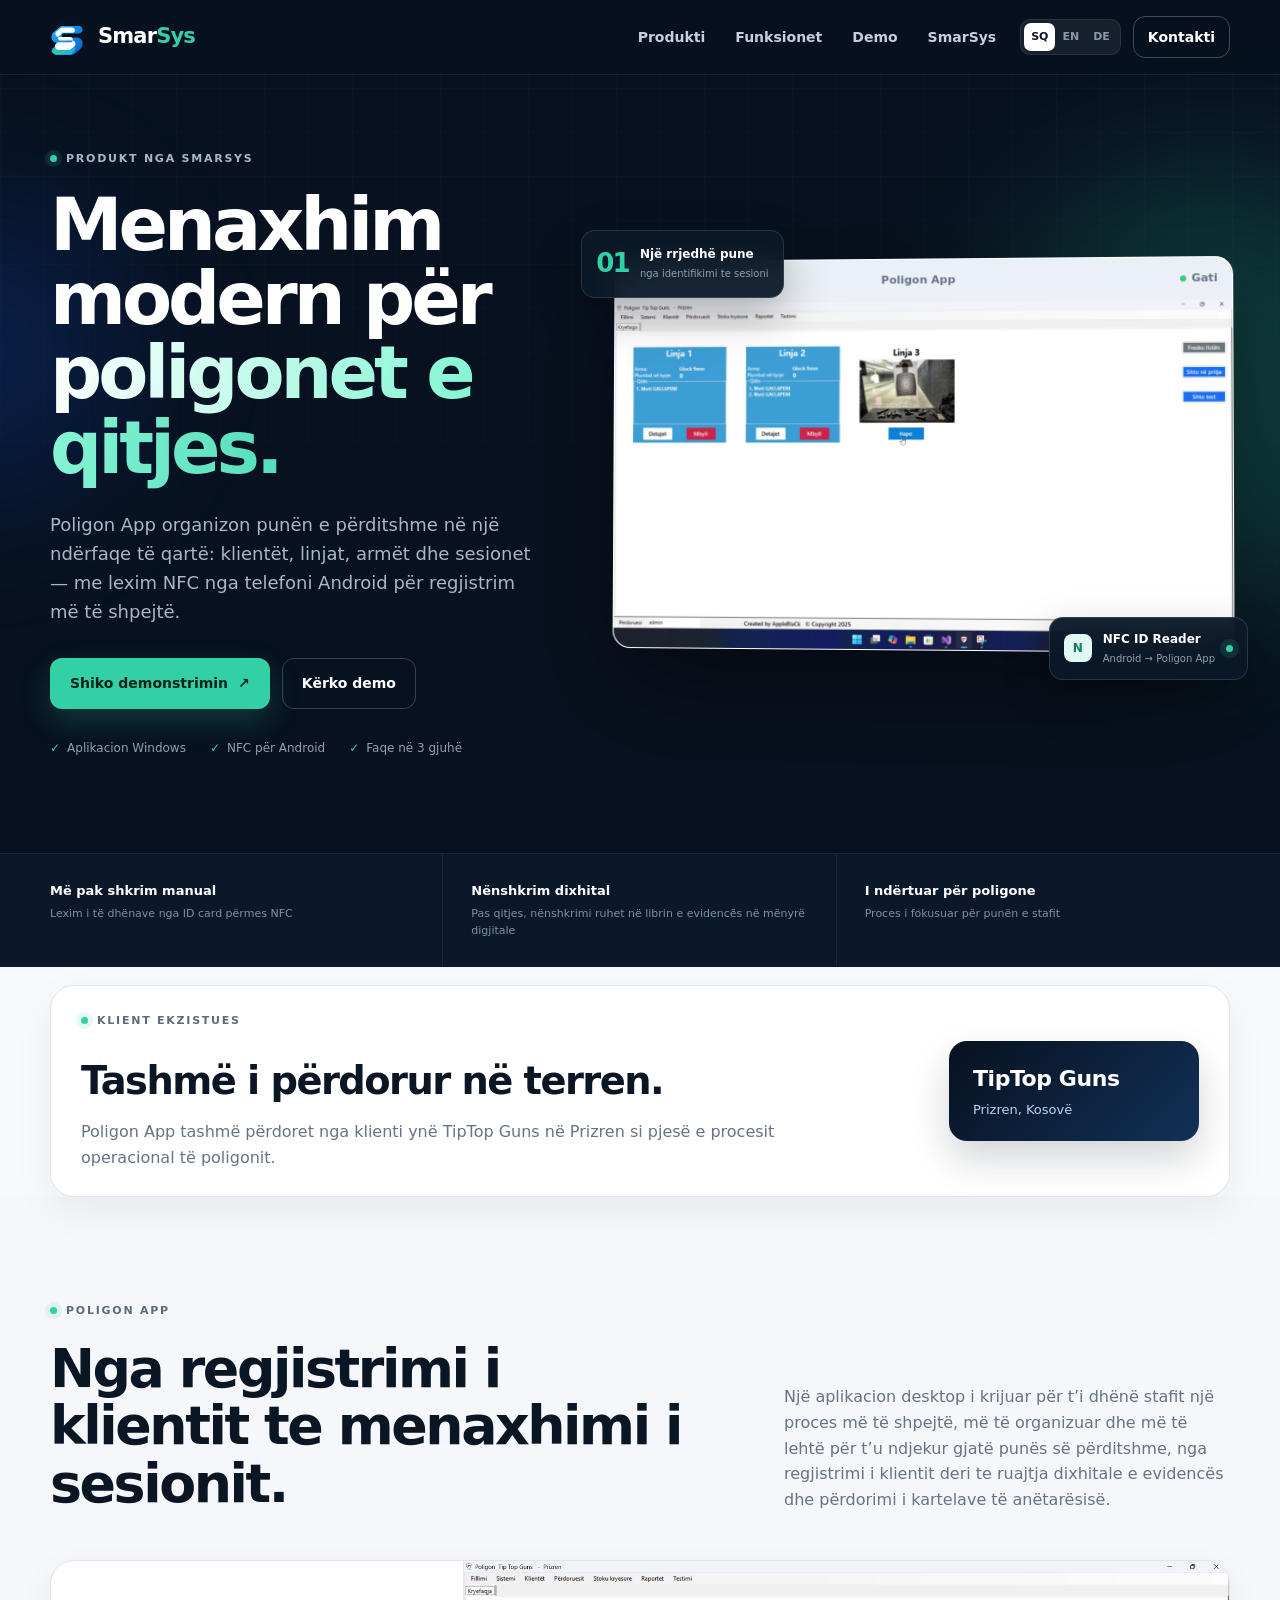
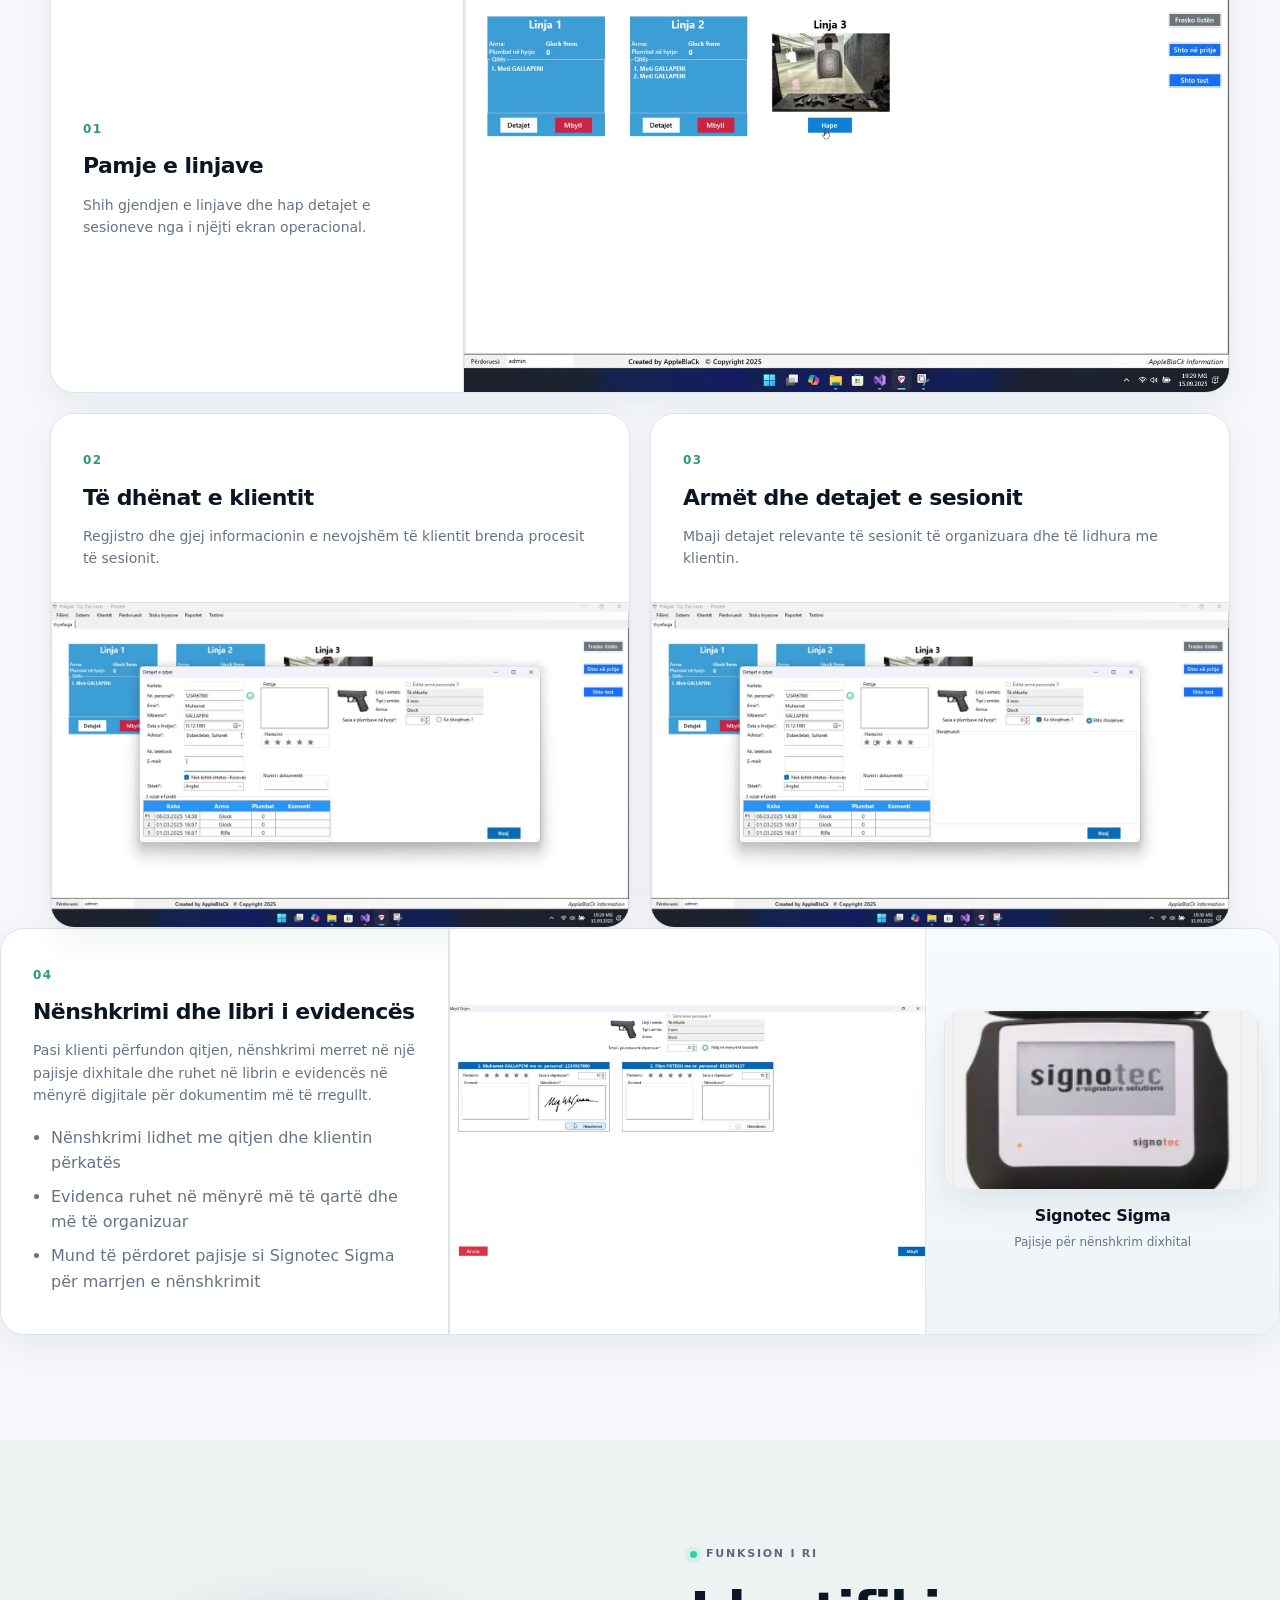
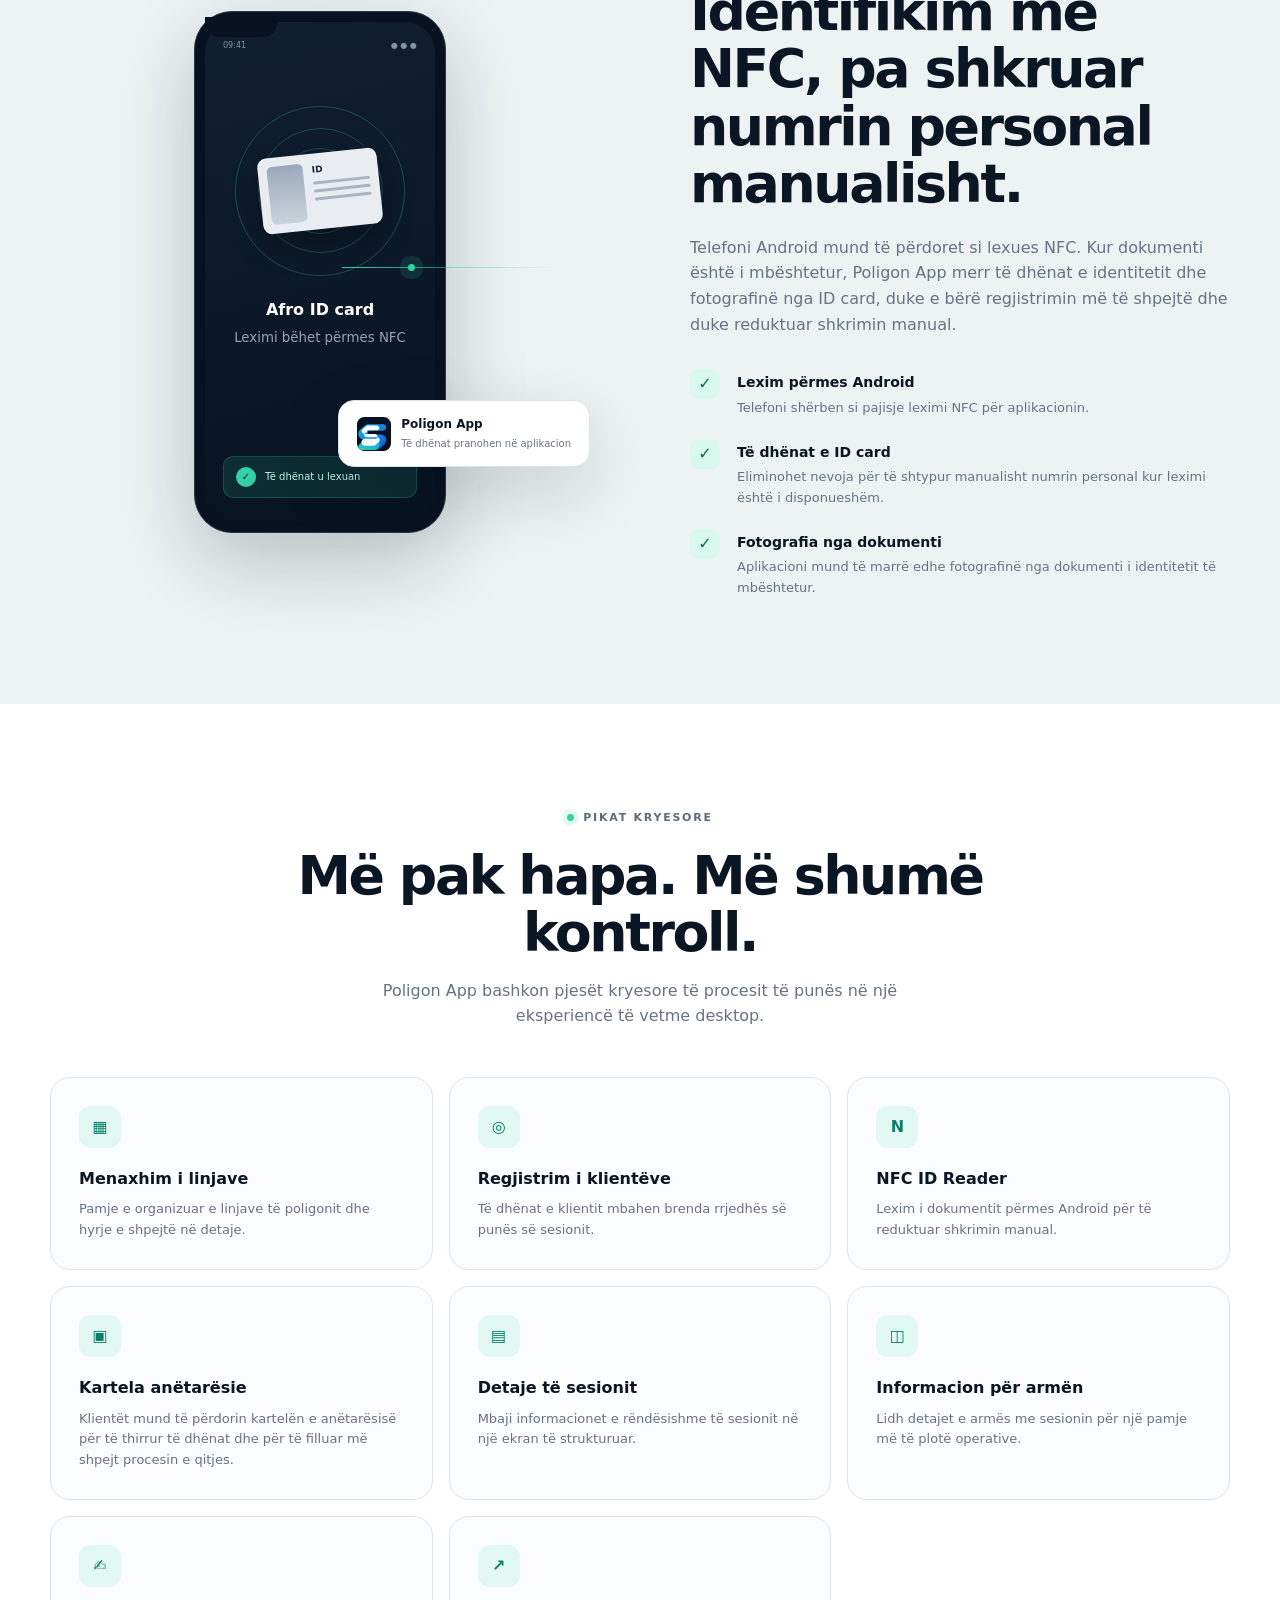
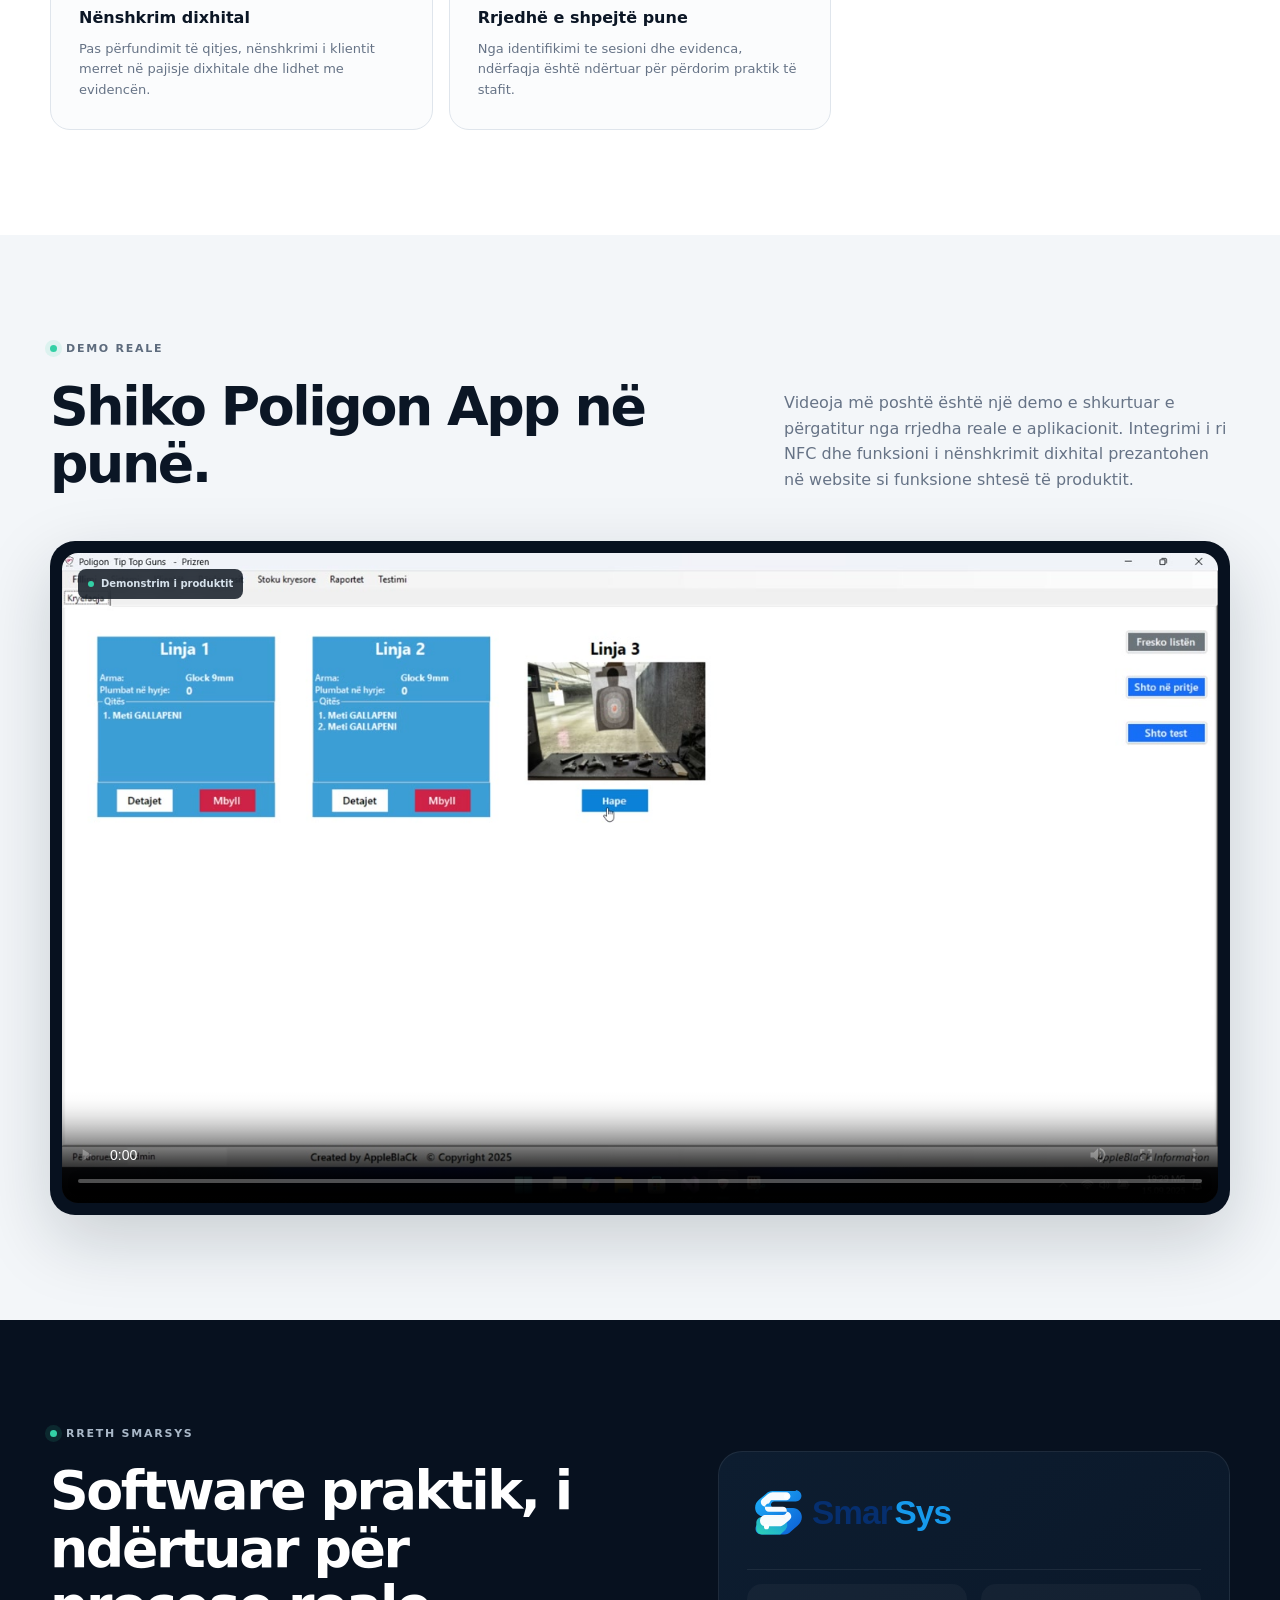
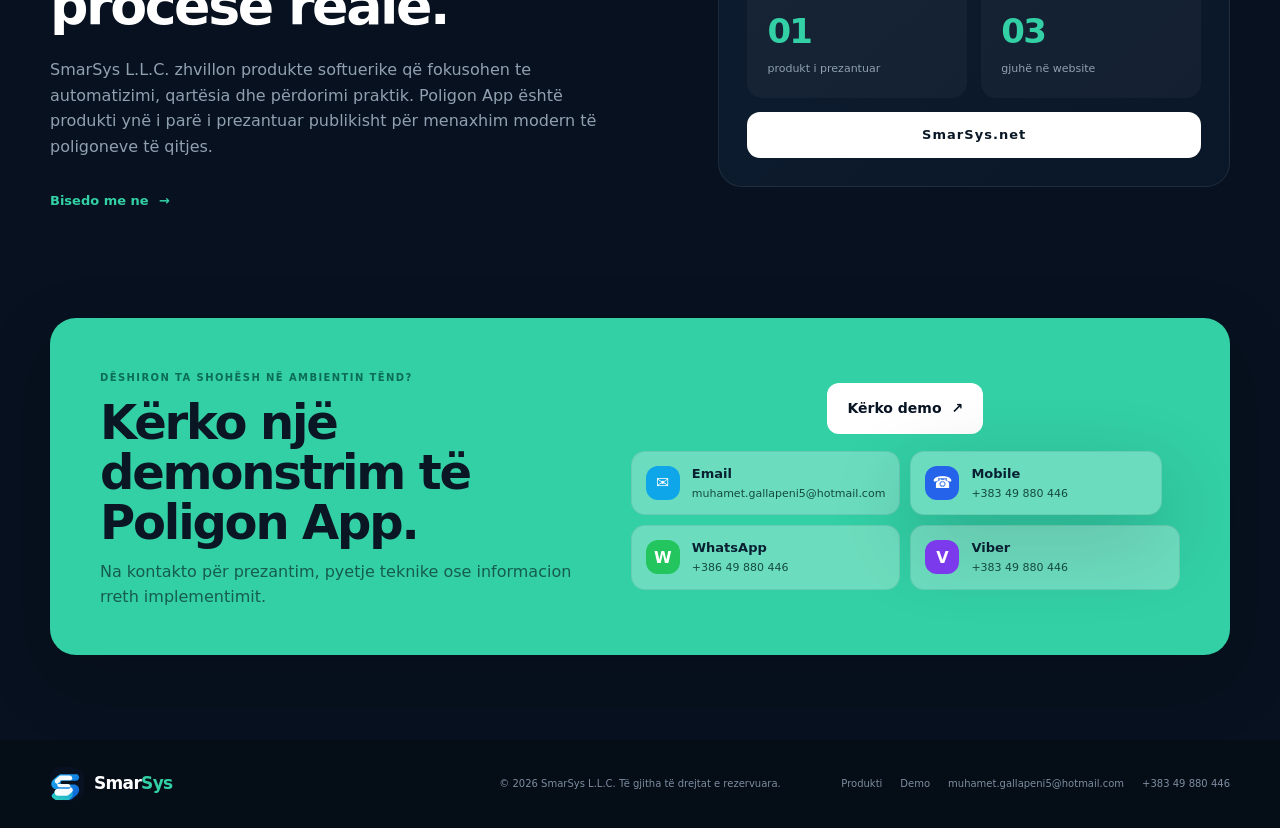
==== commit 30e95bdc: "a" ====
--- a/index.html
+++ b/index.html
@@ -68,7 +68,7 @@
           <div class="hero-meta">
             <span><i>✓</i><span data-i18n="metaDesktop">Aplikacion Windows</span></span>
             <span><i>✓</i><span data-i18n="metaNfc">NFC për Android</span></span>
-            <span><i>✓</i><span data-i18n="metaLanguages">Faqe në 3 gjuhë</span></span>
+            <span><i>✓</i><span data-i18n="metaLanguages">Nënshkrimi elektronikë</span></span>
           </div>
         </div>
 
@@ -248,8 +248,8 @@
         </div>
 
         <div class="video-shell reveal">
-          <video controls preload="metadata" poster="assets/screenshots/overview.jpg">
-            <source src="assets/video/poligon-demo-short.mp4" type="video/mp4" />
+          <video controls playsinline preload="metadata" poster="assets/screenshots/overview.jpg">
+            <source src="assets/video/poligon-demo-ios.mp4" type="video/mp4" />
             Your browser does not support the video tag.
           </video>
           <div class="video-label"><span class="live-dot"></span><span data-i18n="videoLabel">Demonstrim i produktit</span></div>
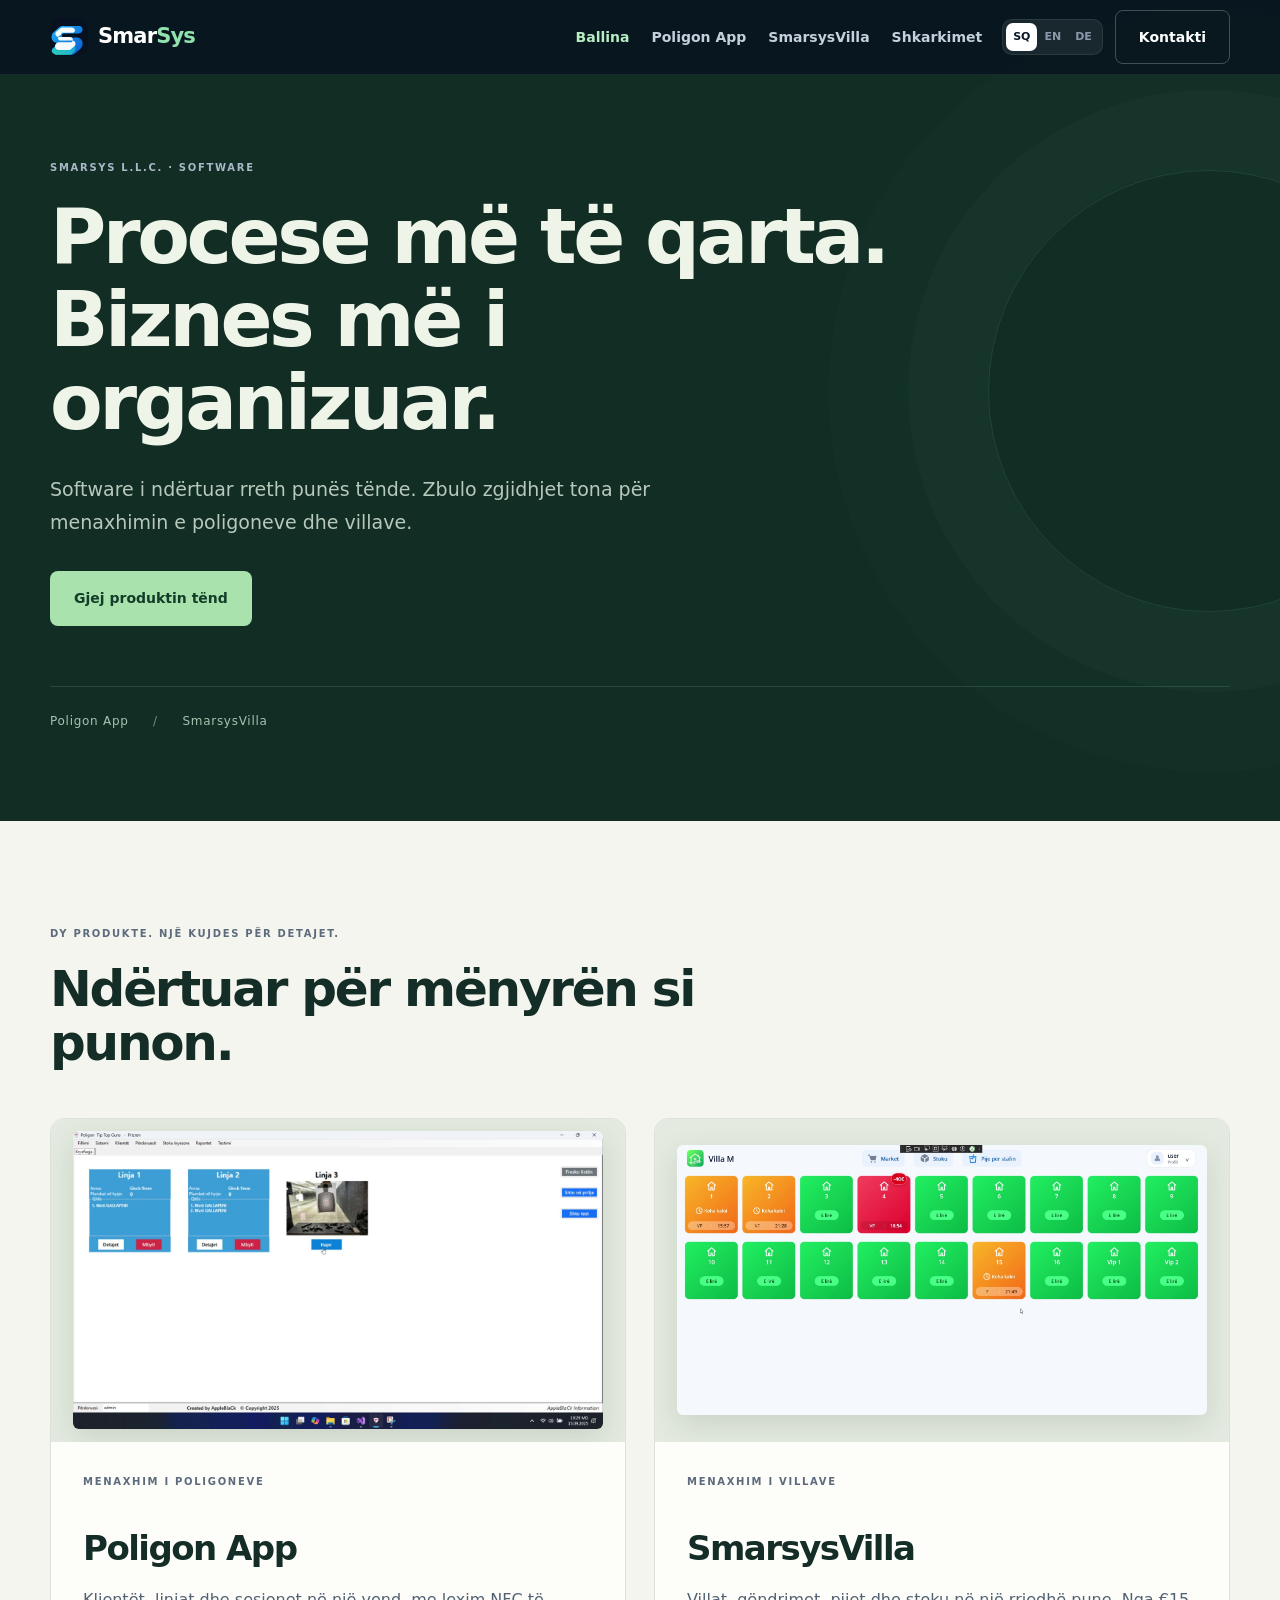
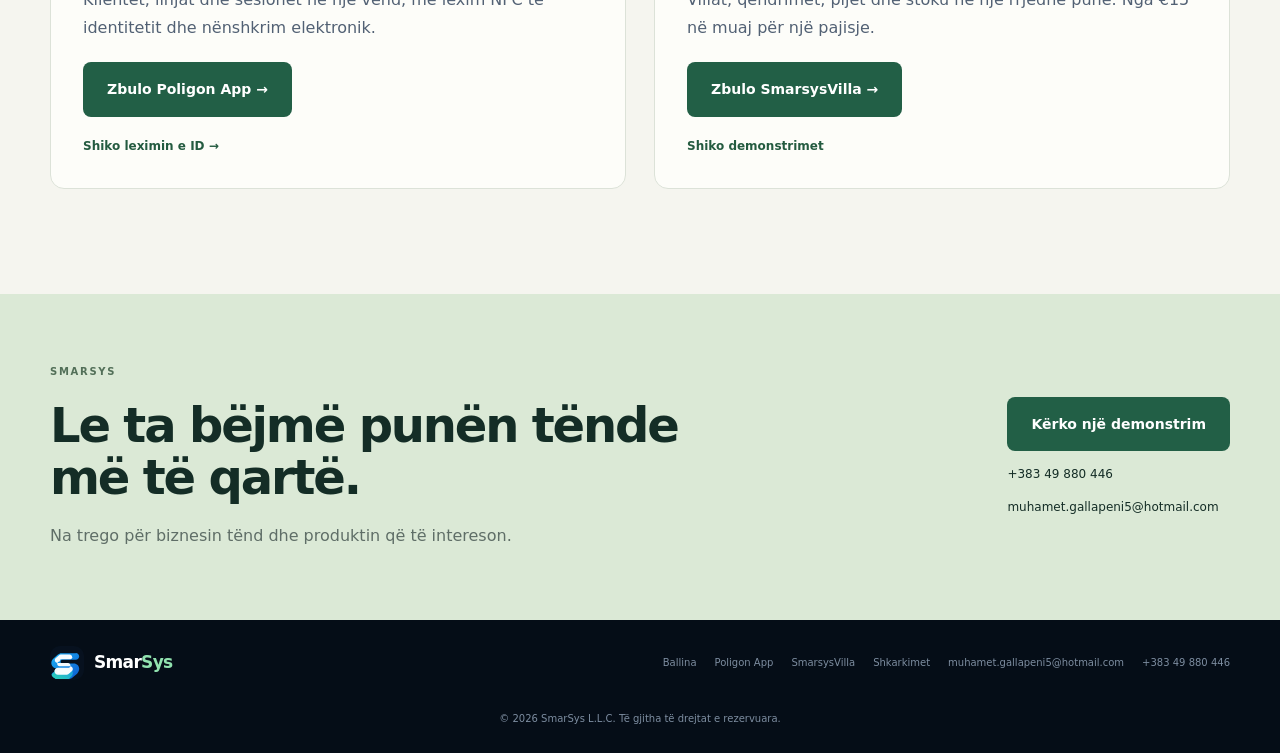
==== commit 739d5912: "add villas info" ====
--- a/index.html
+++ b/index.html
@@ -4,31 +4,27 @@
   <meta charset="utf-8" />
   <meta name="viewport" content="width=device-width,initial-scale=1" />
   <meta name="theme-color" content="#07111f" />
-  <meta name="description" content="SmarSys - zgjidhje softuerike profesionale. Zbuloni Poligon App, aplikacion për menaxhimin e poligoneve të qitjes me NFC për lexim të ID card dhe me nënshkrim dixhital të ruajtur në librin e evidencës." />
-  <meta property="og:title" content="SmarSys | Poligon App" />
-  <meta property="og:description" content="NFC, nënshkrim dixhital dhe evidencë digjitale për poligonet e qitjes." />
+  <meta name="description" content="Software praktik për menaxhimin e poligoneve dhe villave. Zbuloni Poligon App dhe SmarsysVilla nga SmarSys." />
+  <meta property="og:title" content="SmarSys | Poligon App & SmarsysVilla" />
+  <meta property="og:description" content="Software praktik për menaxhimin e poligoneve dhe villave. Zbuloni Poligon App dhe SmarsysVilla nga SmarSys." />
   <meta property="og:type" content="website" />
-  <meta property="og:image" content="assets/screenshots/overview.jpg" />
-  <title>SmarSys | Poligon App</title>
+  <meta property="og:image" content="assets/villa/desktop.jpg" />
+  <title>SmarSys | Poligon App & SmarsysVilla</title>
   <link rel="icon" href="assets/logo-mark.svg" type="image/svg+xml" />
   <link rel="stylesheet" href="assets/styles.css" />
+  <link rel="stylesheet" href="assets/marketing.css" />
 </head>
-<body>
+<body class="marketing-page">
   <a class="skip-link" href="#main">Skip to content</a>
 
   <header class="site-header" id="top">
     <div class="container nav-wrap">
-      <a class="brand" href="#top" aria-label="SmarSys home">
+      <a class="brand" href="index.html" aria-label="SmarSys home">
         <img src="assets/logo-mark.svg" alt="SmarSys logo" width="38" height="38" />
         <span>Smar<span class="brand-accent">Sys</span></span>
       </a>
 
-      <nav class="desktop-nav" aria-label="Primary navigation">
-        <a href="#product" data-i18n="navProduct">Produkti</a>
-        <a href="#features" data-i18n="navFeatures">Funksionet</a>
-        <a href="#demo" data-i18n="navDemo">Demo</a>
-        <a href="#company" data-i18n="navCompany">SmarSys</a>
-      </nav>
+      <nav class="desktop-nav" aria-label="Primary navigation"><a href="index.html" aria-current="page" data-i18n="navHome">Ballina</a><a href="poligon.html">Poligon App</a><a href="villa.html">SmarsysVilla</a><a href="downloads.html" data-i18n="downloadsNav">Shkarkimet</a></nav>
 
       <div class="nav-actions">
         <div class="language-switcher" aria-label="Language selector">
@@ -43,277 +39,21 @@
       </div>
     </div>
 
-    <div class="mobile-menu" hidden>
-      <a href="#product" data-i18n="navProduct">Produkti</a>
-      <a href="#features" data-i18n="navFeatures">Funksionet</a>
-      <a href="#demo" data-i18n="navDemo">Demo</a>
-      <a href="#company" data-i18n="navCompany">SmarSys</a>
-      <a href="#contact" data-i18n="navContact">Kontakti</a>
-    </div>
+    <div class="mobile-menu" hidden><a href="index.html" aria-current="page" data-i18n="navHome">Ballina</a><a href="poligon.html">Poligon App</a><a href="villa.html">SmarsysVilla</a><a href="downloads.html" data-i18n="downloadsNav">Shkarkimet</a><a href="#contact" data-i18n="navContact">Kontakti</a></div>
   </header>
 
-  <main id="main">
-    <section class="hero section-dark">
-      <div class="hero-glow hero-glow-one"></div>
-      <div class="hero-glow hero-glow-two"></div>
-      <div class="container hero-grid">
-        <div class="hero-copy reveal">
-          <div class="eyebrow"><span class="dot"></span><span data-i18n="heroEyebrow">Produkt nga SmarSys</span></div>
-          <h1><span data-i18n="heroTitleOne">Menaxhim modern për</span> <span class="gradient-text" data-i18n="heroTitleTwo">poligonet e qitjes.</span></h1>
-          <p class="hero-lead" data-i18n="heroLead">Poligon App organizon punën e përditshme në një ndërfaqe të qartë: klientët, linjat, armët dhe sesionet — me lexim NFC nga telefoni Android për regjistrim më të shpejtë.</p>
-          <div class="hero-actions">
-            <a class="btn btn-primary" href="#demo"><span data-i18n="watchDemo">Shiko demonstrimin</span><span aria-hidden="true">↗</span></a>
-            <a class="btn btn-ghost" href="#contact" data-i18n="requestDemo">Kërko demo</a>
-          </div>
-          <div class="hero-meta">
-            <span><i>✓</i><span data-i18n="metaDesktop">Aplikacion Windows</span></span>
-            <span><i>✓</i><span data-i18n="metaNfc">NFC për Android</span></span>
-            <span><i>✓</i><span data-i18n="metaLanguages">Nënshkrimi elektronikë</span></span>
-          </div>
-        </div>
-
-        <div class="hero-product reveal reveal-delay">
-          <div class="product-window">
-            <div class="window-bar">
-              <div class="window-dots"><span></span><span></span><span></span></div>
-              <span>Poligon App</span>
-              <span class="window-status"><i></i><span data-i18n="statusReady">Gati</span></span>
-            </div>
-            <img src="assets/screenshots/overview.jpg" alt="Poligon App interface" loading="eager" />
-          </div>
-          <div class="floating-card nfc-card">
-            <div class="feature-icon mini">N</div>
-            <div><strong data-i18n="nfcCardTitle">NFC ID Reader</strong><small data-i18n="nfcCardText">Android → Poligon App</small></div>
-            <span class="pulse"></span>
-          </div>
-          <div class="floating-card speed-card">
-            <span class="speed-number">01</span>
-            <div><strong data-i18n="flowCardTitle">Një rrjedhë pune</strong><small data-i18n="flowCardText">nga identifikimi te sesioni</small></div>
-          </div>
-        </div>
-      </div>
-    </section>
-
-    <section class="proof-strip">
-      <div class="container proof-grid">
-        <div><strong data-i18n="proofOneTitle">Më pak shkrim manual</strong><span data-i18n="proofOneText">Lexim i të dhënave nga ID card përmes NFC</span></div>
-        <div><strong data-i18n="proofTwoTitle">Nënshkrim dixhital</strong><span data-i18n="proofTwoText">Pas qitjes, nënshkrimi ruhet në librin e evidencës në mënyrë digjitale</span></div>
-        <div><strong data-i18n="proofThreeTitle">I ndërtuar për poligone</strong><span data-i18n="proofThreeText">Proces i fokusuar për punën e stafit</span></div>
-      </div>
-    </section>
-
-    <section class="trusted-section">
-      <div class="container trusted-box reveal">
-        <div>
-          <div class="eyebrow light"><span class="dot"></span><span data-i18n="trustedEyebrow">Klient ekzistues</span></div>
-          <h2 data-i18n="trustedTitle">Tashmë i përdorur në terren.</h2>
-          <p data-i18n="trustedLead">Poligon App tashmë përdoret nga klienti ynë TipTop Guns në Prizren si pjesë e procesit operacional të poligonit.</p>
-        </div>
-        <div class="client-badge">
-          <strong data-i18n="trustedClientLabel">TipTop Guns</strong>
-          <span data-i18n="trustedLocation">Prizren, Kosovë</span>
-        </div>
-      </div>
-    </section>
-
-    <section class="section" id="product">
-      <div class="container split-heading reveal">
-        <div>
-          <div class="eyebrow light"><span class="dot"></span><span data-i18n="productEyebrow">Poligon App</span></div>
-          <h2 data-i18n="productTitle">Nga regjistrimi i klientit te menaxhimi i sesionit.</h2>
-        </div>
-        <p data-i18n="productLead">Një aplikacion desktop i krijuar për t'i dhënë stafit një proces më të shpejtë, më të organizuar dhe më të lehtë për t'u ndjekur gjatë punës së përditshme, nga regjistrimi i klientit deri te ruajtja dixhitale e evidencës.</p>
-      </div>
-
-      <div class="container product-story">
-        <article class="story-card story-large reveal">
-          <div class="story-copy">
-            <span class="step-number">01</span>
-            <h3 data-i18n="storyOneTitle">Pamje e linjave</h3>
-            <p data-i18n="storyOneText">Shih gjendjen e linjave dhe hap detajet e sesioneve nga i njëjti ekran operacional.</p>
-          </div>
-          <img src="assets/screenshots/overview.jpg" alt="Poligon App range lanes overview" loading="lazy" />
-        </article>
-
-        <article class="story-card reveal">
-          <div class="story-copy">
-            <span class="step-number">02</span>
-            <h3 data-i18n="storyTwoTitle">Të dhënat e klientit</h3>
-            <p data-i18n="storyTwoText">Regjistro dhe gjej informacionin e nevojshëm të klientit brenda procesit të sesionit.</p>
-          </div>
-          <img src="assets/screenshots/client.jpg" alt="Poligon App client details" loading="lazy" />
-        </article>
-
-        <article class="story-card reveal">
-          <div class="story-copy">
-            <span class="step-number">03</span>
-            <h3 data-i18n="storyThreeTitle">Armët dhe detajet e sesionit</h3>
-            <p data-i18n="storyThreeText">Mbaji detajet relevante të sesionit të organizuara dhe të lidhura me klientin.</p>
-          </div>
-          <img src="assets/screenshots/weapon.jpg" alt="Poligon App session details" loading="lazy" />
-        </article>
-      </div>
-
-        <article class="story-card story-large signature-story reveal">
-          <div class="story-copy">
-            <span class="step-number">04</span>
-            <h3 data-i18n="storyFourTitle">Nënshkrimi dhe libri i evidencës</h3>
-            <p data-i18n="storyFourText">Pasi klienti përfundon qitjen, nënshkrimi merret në një pajisje dixhitale dhe ruhet në librin e evidencës në mënyrë digjitale për dokumentim më të rregullt.</p>
-            <ul class="mini-list">
-              <li data-i18n="storyFourBulletOne">Nënshkrimi lidhet me qitjen dhe klientin përkatës</li>
-              <li data-i18n="storyFourBulletTwo">Evidenca ruhet në mënyrë më të qartë dhe më të organizuar</li>
-              <li data-i18n="storyFourBulletThree">Mund të përdoret pajisje si Signotec Sigma për marrjen e nënshkrimit</li>
-            </ul>
-          </div>
-          <div class="story-media-duo">
-            <div class="duo-shot">
-              <img src="assets/screenshots/signature-workflow.png" alt="Poligon App signature workflow" loading="lazy" />
-            </div>
-            <div class="duo-device">
-              <img src="assets/signotec-sigma.png" alt="Signotec Sigma signature device" loading="lazy" />
-              <div class="duo-device-caption">
-                <strong>Signotec Sigma</strong>
-                <small data-i18n="deviceShortText">Pajisje për nënshkrim dixhital</small>
-              </div>
-            </div>
-          </div>
-        </article>
-      </div>
-    </section>
-
-    <section class="section nfc-section" id="features">
-      <div class="container nfc-grid">
-        <div class="phone-scene reveal">
-          <div class="phone">
-            <div class="phone-speaker"></div>
-            <div class="phone-screen">
-              <div class="phone-top"><span>09:41</span><span>● ● ●</span></div>
-              <div class="nfc-wave">
-                <span></span><span></span><span></span>
-                <div class="id-mini"><div class="id-photo"></div><div><b>ID</b><i></i><i></i><i></i></div></div>
-              </div>
-              <strong data-i18n="phoneTitle">Afro ID card</strong>
-              <small data-i18n="phoneText">Leximi bëhet përmes NFC</small>
-              <div class="phone-success"><span>✓</span><span data-i18n="phoneSuccess">Të dhënat u lexuan</span></div>
-            </div>
-          </div>
-          <div class="connection-line"><span></span></div>
-          <div class="desktop-chip">
-            <img src="assets/logo-mark.svg" alt="" />
-            <div><strong>Poligon App</strong><small data-i18n="chipText">Të dhënat pranohen në aplikacion</small></div>
-          </div>
-        </div>
-
-        <div class="nfc-copy reveal reveal-delay">
-          <div class="eyebrow light"><span class="dot"></span><span data-i18n="nfcEyebrow">Funksion i ri</span></div>
-          <h2 data-i18n="nfcTitle">Identifikim me NFC, pa shkruar numrin personal manualisht.</h2>
-          <p class="section-lead" data-i18n="nfcLead">Telefoni Android mund të përdoret si lexues NFC. Kur dokumenti është i mbështetur, Poligon App merr të dhënat e identitetit dhe fotografinë nga ID card, duke e bërë regjistrimin më të shpejtë dhe duke reduktuar shkrimin manual.</p>
-          <div class="feature-list">
-            <div><span class="feature-check">✓</span><div><strong data-i18n="nfcF1Title">Lexim përmes Android</strong><p data-i18n="nfcF1Text">Telefoni shërben si pajisje leximi NFC për aplikacionin.</p></div></div>
-            <div><span class="feature-check">✓</span><div><strong data-i18n="nfcF2Title">Të dhënat e ID card</strong><p data-i18n="nfcF2Text">Eliminohet nevoja për të shtypur manualisht numrin personal kur leximi është i disponueshëm.</p></div></div>
-            <div><span class="feature-check">✓</span><div><strong data-i18n="nfcF3Title">Fotografia nga dokumenti</strong><p data-i18n="nfcF3Text">Aplikacioni mund të marrë edhe fotografinë nga dokumenti i identitetit të mbështetur.</p></div></div>
-          </div>
-        </div>
-      </div>
-    </section>
-
-    <section class="section feature-section">
-      <div class="container">
-        <div class="center-heading reveal">
-          <div class="eyebrow light"><span class="dot"></span><span data-i18n="featuresEyebrow">Pikat kryesore</span></div>
-          <h2 data-i18n="featuresTitle">Më pak hapa. Më shumë kontroll.</h2>
-          <p data-i18n="featuresLead">Poligon App bashkon pjesët kryesore të procesit të punës në një eksperiencë të vetme desktop.</p>
-        </div>
-        <div class="features-grid">
-          <article class="feature-card reveal"><div class="feature-icon">▦</div><h3 data-i18n="f1Title">Menaxhim i linjave</h3><p data-i18n="f1Text">Pamje e organizuar e linjave të poligonit dhe hyrje e shpejtë në detaje.</p></article>
-          <article class="feature-card reveal"><div class="feature-icon">◎</div><h3 data-i18n="f2Title">Regjistrim i klientëve</h3><p data-i18n="f2Text">Të dhënat e klientit mbahen brenda rrjedhës së punës së sesionit.</p></article>
-          <article class="feature-card reveal"><div class="feature-icon">N</div><h3 data-i18n="f3Title">NFC ID Reader</h3><p data-i18n="f3Text">Lexim i dokumentit përmes Android për të reduktuar shkrimin manual.</p></article>
-          <article class="feature-card reveal"><div class="feature-icon">▣</div><h3 data-i18n="f3bTitle">Kartela anëtarësie</h3><p data-i18n="f3bText">Klientët mund të përdorin kartelën e anëtarësisë për të thirrur të dhënat dhe për të filluar më shpejt procesin e qitjes.</p></article>
-          <article class="feature-card reveal"><div class="feature-icon">▤</div><h3 data-i18n="f4Title">Detaje të sesionit</h3><p data-i18n="f4Text">Mbaji informacionet e rëndësishme të sesionit në një ekran të strukturuar.</p></article>
-          <article class="feature-card reveal"><div class="feature-icon">◫</div><h3 data-i18n="f5Title">Informacion për armën</h3><p data-i18n="f5Text">Lidh detajet e armës me sesionin për një pamje më të plotë operative.</p></article>
-          <article class="feature-card reveal"><div class="feature-icon">✍</div><h3 data-i18n="f6Title">Nënshkrim dixhital</h3><p data-i18n="f6Text">Pas përfundimit të qitjes, nënshkrimi i klientit merret në pajisje dixhitale dhe lidhet me evidencën.</p></article>
-          <article class="feature-card reveal"><div class="feature-icon">↗</div><h3 data-i18n="f7Title">Rrjedhë e shpejtë pune</h3><p data-i18n="f7Text">Nga identifikimi te sesioni dhe evidenca, ndërfaqja është ndërtuar për përdorim praktik të stafit.</p></article>
-        </div>
-      </div>
-    </section>
-
-    <section class="section demo-section" id="demo">
-      <div class="container">
-        <div class="split-heading reveal">
-          <div>
-            <div class="eyebrow light"><span class="dot"></span><span data-i18n="demoEyebrow">Demo reale</span></div>
-            <h2 data-i18n="demoTitle">Shiko Poligon App në punë.</h2>
-          </div>
-          <p data-i18n="demoLead">Videoja më poshtë është një demo e shkurtuar e përgatitur nga rrjedha reale e aplikacionit. Integrimi i ri NFC dhe funksioni i nënshkrimit dixhital prezantohen në website si funksione shtesë të produktit.</p>
-        </div>
-
-        <div class="video-shell reveal">
-          <video controls playsinline preload="metadata" poster="assets/screenshots/overview.jpg">
-            <source src="assets/video/poligon-demo-ios.mp4" type="video/mp4" />
-            Your browser does not support the video tag.
-          </video>
-          <div class="video-label"><span class="live-dot"></span><span data-i18n="videoLabel">Demonstrim i produktit</span></div>
-        </div>
-      </div>
-    </section>
-
-    <section class="section company-section" id="company">
-      <div class="container company-grid">
-        <div class="company-copy reveal">
-          <div class="eyebrow"><span class="dot"></span><span data-i18n="companyEyebrow">Rreth SmarSys</span></div>
-          <h2 data-i18n="companyTitle">Software praktik, i ndërtuar për procese reale.</h2>
-          <p data-i18n="companyLead">SmarSys L.L.C. zhvillon produkte softuerike që fokusohen te automatizimi, qartësia dhe përdorimi praktik. Poligon App është produkti ynë i parë i prezantuar publikisht për menaxhim modern të poligoneve të qitjes.</p>
-          <a class="text-link" href="#contact"><span data-i18n="talkToUs">Bisedo me ne</span><span>→</span></a>
-        </div>
-        <div class="company-panel reveal reveal-delay">
-          <div class="company-mark"><img src="assets/logo-full.svg" alt="SmarSys logo" class="company-full-logo" /></div>
-          <div class="company-stat"><span>01</span><p data-i18n="companyStatOne">produkt i prezantuar</p></div>
-          <div class="company-stat"><span>03</span><p data-i18n="companyStatTwo">gjuhë në website</p></div>
-          <div class="company-domain">SmarSys.net</div>
-        </div>
-      </div>
-    </section>
-
-    <section class="cta-section" id="contact">
-      <div class="container cta-box reveal">
-        <div>
-          <span class="cta-kicker" data-i18n="ctaKicker">Dëshiron ta shohësh në ambientin tënd?</span>
-          <h2 data-i18n="ctaTitle">Kërko një demonstrim të Poligon App.</h2>
-          <p data-i18n="ctaLead">Na kontakto për prezantim, pyetje teknike ose informacion rreth implementimit.</p>
-        </div>
-        <div class="cta-actions">
-          <a class="btn btn-light" id="emailCta" href="mailto:muhamet.gallapeni5@hotmail.com?subject=Poligon%20App%20Demo"><span data-i18n="ctaButton">Kërko demo</span><span>↗</span></a>
-          <div class="contact-channels">
-            <a class="contact-pill email" href="mailto:muhamet.gallapeni5@hotmail.com?subject=Poligon%20App%20Demo">
-              <span class="contact-icon">✉</span>
-              <span><b data-i18n="contactEmailTitle">Email</b><small>muhamet.gallapeni5@hotmail.com</small></span>
-            </a>
-            <a class="contact-pill phone" href="tel:+38349880446">
-              <span class="contact-icon">☎</span>
-              <span><b data-i18n="contactPhoneTitle">Mobile</b><small>+383 49 880 446</small></span>
-            </a>
-            <a class="contact-pill whatsapp" href="https://wa.me/38649880446" target="_blank" rel="noopener">
-              <span class="contact-icon">W</span>
-              <span><b>WhatsApp</b><small>+386 49 880 446</small></span>
-            </a>
-            <a class="contact-pill viber" href="viber://chat?number=%2B38349880446">
-              <span class="contact-icon">V</span>
-              <span><b>Viber</b><small>+383 49 880 446</small></span>
-            </a>
-          </div>
-        </div>
-      </div>
-    </section>
-  </main>
+  <main id="main"><section class="company-intro"><div class="container"><div class="eyebrow">SMARSYS L.L.C. · SOFTWARE</div><h1 data-i18n="newHomeTitle">Procese më të qarta. Biznes më i organizuar.</h1><p data-i18n="newHomeLead">Software i ndërtuar rreth punës tënde. Zbulo zgjidhjet tona për menaxhimin e poligoneve dhe villave.</p><a class="btn btn-primary" href="#products"><span data-i18n="newHomeExplore">Gjej produktin tënd</span></a><div class="company-intro-note">Poligon App <span> / </span> SmarsysVilla</div></div></section><section class="section" id="products"><div class="container"><div class="section-heading"><div class="eyebrow light"><span data-i18n="homeProductsLabel">DY PRODUKTE. NJË KUJDES PËR DETAJET.</span></div><h2 data-i18n="homeProductsTitle">Ndërtuar për mënyrën si punon.</h2></div><div class="product-catalog"><article class="catalog-card"><a href="poligon.html" class="catalog-image"><img src="assets/screenshots/overview.jpg" alt="Poligon App" loading="lazy" /></a><div class="catalog-copy"><span class="eyebrow light" data-i18n="poligonCategory">Menaxhim i poligoneve</span><h2>Poligon App</h2><p data-i18n="poligonIntro">Klientët, linjat dhe sesionet në një vend, me lexim NFC të identitetit dhe nënshkrim elektronik.</p><a class="btn btn-primary" href="poligon.html"><span data-i18n="homePoligonLink">Zbulo Poligon App →</span></a><a class="media-link" href="poligon.html#id-demo" data-i18n="watchIdDemo">Shiko leximin e ID →</a></div></article><article class="catalog-card"><a class="catalog-image" href="villa.html"><img src="assets/villa/desktop.jpg" alt="SmarsysVilla" loading="lazy" /></a><div class="catalog-copy"><span class="eyebrow light"><span data-i18n="villaCategory">Menaxhim i villave</span></span><h2>SmarsysVilla</h2><p data-i18n="newVillaIntro">Villat, qëndrimet, pijet dhe stoku në një rrjedhë pune. Nga €15 në muaj për një pajisje.</p><a class="btn btn-primary" href="villa.html"><span data-i18n="homeVillaLink">Zbulo SmarsysVilla →</span></a><a class="media-link" href="villa.html#demos" data-i18n="villaWatch">Shiko demonstrimet</a></div></article></div></div></section><section class="villa-contact" id="contact"><div class="container"><div><div class="eyebrow">SMARSYS</div><h2 data-i18n="villaCta">Le ta bëjmë punën tënde më të qartë.</h2><p data-i18n="homeContactLead">Na trego për biznesin tënd dhe produktin që të intereson.</p></div><div class="villa-contact-actions"><a class="btn btn-primary" href="mailto:muhamet.gallapeni5@hotmail.com?subject=SmarSys%20Products"><span data-i18n="villaRequestDemo">Kërko një demonstrim</span></a><a href="tel:+38349880446">+383 49 880 446</a><a href="mailto:muhamet.gallapeni5@hotmail.com">muhamet.gallapeni5@hotmail.com</a></div></div></section></main>
 
   <footer>
     <div class="container footer-grid">
-      <a class="brand footer-brand" href="#top"><img src="assets/logo-mark.svg" alt="SmarSys logo" width="34" height="34" /><span>Smar<span class="brand-accent">Sys</span></span></a>
+      <a class="brand footer-brand" href="index.html"><img src="assets/logo-mark.svg" alt="SmarSys logo" width="34" height="34" /><span>Smar<span class="brand-accent">Sys</span></span></a>
       <p><span>© <span id="year"></span> SmarSys L.L.C.</span> <span data-i18n="footerRights">Të gjitha të drejtat e rezervuara.</span></p>
-      <div class="footer-links"><a href="#product" data-i18n="navProduct">Produkti</a><a href="#demo" data-i18n="navDemo">Demo</a><a href="mailto:muhamet.gallapeni5@hotmail.com">muhamet.gallapeni5@hotmail.com</a><a href="tel:+38349880446">+383 49 880 446</a></div>
+      <div class="footer-links"><a href="index.html" aria-current="page" data-i18n="navHome">Ballina</a><a href="poligon.html">Poligon App</a><a href="villa.html">SmarsysVilla</a><a href="downloads.html" data-i18n="downloadsNav">Shkarkimet</a><a href="mailto:muhamet.gallapeni5@hotmail.com">muhamet.gallapeni5@hotmail.com</a><a href="tel:+38349880446">+383 49 880 446</a></div>
     </div>
   </footer>
 
+  <script src="assets/marketing-content.js" defer></script>
   <script src="assets/app.js" defer></script>
+  <script src="assets/marketing.js" defer></script>
 </body>
 </html>
--- a/assets/styles.css
+++ b/assets/styles.css
@@ -20,3 +20,5 @@
 @media(prefers-reduced-motion:reduce){html{scroll-behavior:auto}.reveal{opacity:1;transform:none;transition:none}.btn,.feature-card{transition:none}}
 
 .cta-actions small a{color:inherit;text-decoration:underline}.footer-links a[href^="tel:"]{white-space:nowrap}
+
+.product-catalog{display:grid;grid-template-columns:repeat(2,minmax(0,1fr));gap:28px}.catalog-card{border:1px solid var(--line);border-radius:24px;overflow:hidden;background:#fff;display:flex;flex-direction:column}.catalog-image{display:block;aspect-ratio:16/10;background:#101c2d;overflow:hidden}.catalog-image img{width:100%;height:100%;object-fit:cover;object-position:top}.catalog-copy{padding:32px;display:flex;flex-direction:column;align-items:flex-start;gap:20px;flex:1}.catalog-copy h2{font-size:32px;margin:0}.catalog-copy p{margin:0;line-height:1.7;color:#526174}.catalog-copy .btn{margin-top:auto}.villa-art{aspect-ratio:16/10;background:linear-gradient(135deg,#0c2633,#163e43);display:flex;flex-direction:column;align-items:center;justify-content:center;color:#b5edcc;font-size:24px;gap:12px}.villa-symbol{font-size:110px;line-height:1}.id-video{max-width:600px;margin:auto}.id-video video{width:100%;max-height:75vh;object-fit:contain;background:#07111f}.video-note{text-align:center;color:#526174;margin-top:20px}.video-label{pointer-events:none}.villa-hero{min-height:65vh}.hero>.container{position:relative}.hero>.container h1{max-width:900px}@media(max-width:700px){.product-catalog{grid-template-columns:1fr}.catalog-copy{padding:24px}.villa-hero h1{font-size:clamp(32px,9vw,46px)}}
--- a/assets/marketing.css
+++ b/assets/marketing.css
@@ -0,0 +1,7 @@
+.marketing-page{--bg:#f5f5ef;--ink:#142d26;--muted:#5f6e67;--accent:#91e2af;--line:#dce2d8;background:var(--bg)}
+.marketing-page h1,.marketing-page h2,.marketing-page h3{letter-spacing:-.045em;line-height:1.08}.marketing-page p{line-height:1.75}.marketing-page .btn{border-radius:8px;padding:15px 23px}.marketing-page .btn-primary{background:#225f46;color:#fff;box-shadow:none}.marketing-page .btn-primary:hover{background:#174a35}.marketing-page .btn-paper{color:#183d2d;border:1px solid #bac9bd;background:transparent}.marketing-page .section-heading{max-width:800px;margin-bottom:48px}.section-heading h2,.faq-layout>h2{font-size:clamp(32px,4vw,50px);margin:0 0 20px}.section-heading>p{color:var(--muted);max-width:680px;font-size:17px;margin:0}.marketing-page .eyebrow{font-size:10px;letter-spacing:.17em}.marketing-page a:focus-visible,.marketing-page button:focus-visible,.marketing-page summary:focus-visible,.marketing-page input:focus-visible{outline:3px solid #ce9b42;outline-offset:5px}.marketing-page section[id]{scroll-margin-top:100px}.villa-intro{padding:145px 0 60px;overflow:hidden;background:radial-gradient(ellipse at 85% 80%,#e0ecdb 0,transparent 60%),#f5f5ef}.intro-copy{max-width:820px;margin:auto;text-align:center}.intro-copy .eyebrow{justify-content:center}.intro-copy h1{font-size:clamp(44px,5.5vw,76px);margin:0 0 26px;line-height:1.03}.intro-copy>p{font-size:18px;color:var(--muted);max-width:660px;margin:0 auto 28px}.intro-copy .hero-actions{justify-content:center}.starting-price{display:flex;justify-content:center;gap:16px;flex-wrap:wrap;font-size:12px;margin:23px 0 48px;color:#53665a}.starting-price a{font-weight:700;color:#225f46}.villa-showcase{position:relative;width:92%;margin:0 0 0 1%;padding-bottom:35px}.showcase-label{display:flex;gap:12px;align-items:center;font-size:12px;font-weight:700;background:#183a2d;color:#e2eddf;padding:14px 20px;border-radius:14px 14px 0 0}.showcase-label>span:last-child{margin-left:auto;font-size:10px;letter-spacing:.1em}.desktop-preview{border:6px solid #183a2d;border-top:0;border-radius:0 0 12px 12px;overflow:hidden;box-shadow:0 28px 65px #173a2920}.desktop-preview img{width:100%;height:auto}.mobile-preview{position:absolute;width:21%;right:-7%;bottom:0;padding:6px;background:#183a2d;border-radius:25px;box-shadow:0 15px 45px #143d2940;overflow:hidden}.mobile-preview img{border-radius:19px;width:100%;height:auto}.showcase-caption{font-size:11px;color:#65756a;margin-top:14px;text-align:center}.benefit-grid{display:grid;grid-template-columns:repeat(3,1fr);gap:36px}.benefit-grid article{border-top:1px solid #b8c8b7;padding-top:22px}.benefit-number{color:#558367;font-size:12px;font-weight:800}.benefit-grid h3{font-size:26px;margin:30px 0 16px}.benefit-grid p{color:var(--muted);font-size:15px;margin:0}.villa-features{padding-top:70px}.villa-demos{background:#e9eee5}.demo-layout{display:grid;grid-template-columns:minmax(0,1.75fr) minmax(0,.65fr);gap:42px;align-items:start}.demo-header{margin-bottom:20px}.demo-header>span{font-size:10px;letter-spacing:.15em;color:#5f7a65;font-weight:800}.demo-header h3{font-size:24px;margin:12px 0}.desktop-demo video{width:100%;aspect-ratio:1916/976;background:#102c20;border-radius:12px;border:6px solid #163e2b;box-shadow:0 14px 40px #12312518}.mobile-demo video{width:100%;max-height:640px;aspect-ratio:464/1024;background:#102c20;border-radius:20px;border:6px solid #163e2b;object-fit:contain}.media-link{display:inline-block;font-size:12px;font-weight:700;color:#245b40;margin-top:16px}.demo-summary{padding:20px 0;max-width:500px;color:var(--muted);font-size:16px}.villa-pricing{background:#143b2b;color:#eef5e9}.villa-pricing .section-heading>p,.villa-pricing .eyebrow{color:#b2cbb9}.device-counter{display:flex;align-items:center;gap:26px;margin-bottom:30px}.device-counter label{font-weight:650;font-size:14px}.device-counter>div{display:flex;border:1px solid #689079;border-radius:8px;overflow:hidden}.device-counter button{border:0;background:#214c38;color:white;cursor:pointer;padding:6px 16px;font-size:24px}.device-counter input{width:62px;background:#f5f5ef;color:#143b2b;border:0;text-align:center;font:700 18px inherit;-moz-appearance:textfield}.device-counter input::-webkit-inner-spin-button{appearance:none}.pricing-grid{display:grid;grid-template-columns:1fr 1fr;gap:24px}.price-card{background:#f5f5ef;color:#193e2d;padding:36px;border-radius:14px}.cloud-card{background:#dcebd7}.plan-tag{font-size:22px;font-weight:750}.price-card>p{color:#56695c;margin:12px 0}.price{display:flex;gap:12px;align-items:baseline;margin-top:28px}.price output{font-size:68px;font-weight:650;letter-spacing:-.06em;line-height:1.1}.price>span{color:#5d7163;font-size:14px}.price-card p.base-price{font-size:12px}.plan-rule{border-top:1px solid #c1d2c1;padding-top:22px;margin:24px 0;font-size:14px}.price-card .btn{width:100%}.price-footnote{font-size:12px;color:#b5cebb;margin:24px 0 0}.faq-layout{display:grid;grid-template-columns:.75fr 1.25fr;gap:65px}.faq-layout details{border-bottom:1px solid #cdd9cc;padding:21px 0}.faq-layout details:first-child{border-top:1px solid #cdd9cc}.faq-layout summary{font-weight:650;cursor:pointer;list-style:none;padding-right:30px;position:relative}.faq-layout summary:after{content:'+';position:absolute;right:4px;font-size:22px;top:-4px}.faq-layout details[open] summary:after{content:'−'}.faq-layout details p{font-size:14px;color:var(--muted);margin-bottom:0}.villa-contact{background:#dbe9d6;padding:70px 0}.villa-contact>.container{display:flex;align-items:center;justify-content:space-between;gap:60px}.villa-contact .eyebrow{color:#526f58}.villa-contact h2{font-size:clamp(32px,4vw,48px);max-width:650px;margin:0 0 18px}.villa-contact p{color:var(--muted);max-width:600px;margin:0}.villa-contact-actions{display:flex;flex-direction:column;gap:14px;flex-shrink:0;font-size:12px;align-items:flex-start}.company-intro{padding:160px 0 90px;background:#112d24;color:#eef4e8;position:relative;overflow:hidden}.company-intro:after{content:'';position:absolute;width:440px;height:440px;border:1px solid #91e2af20;border-radius:50%;right:-150px;top:170px;box-shadow:0 0 0 80px #91e2af05,0 0 0 160px #91e2af04;pointer-events:none}.company-intro>.container{position:relative;z-index:1}.company-intro h1{font-size:clamp(44px,6vw,78px);max-width:900px;margin:0 0 28px}.company-intro p{font-size:19px;max-width:650px;color:#b7c9bc;margin:0 0 32px}.company-intro .btn{background:#a9e2ad;color:#133d29}.company-intro-note{margin-top:60px;padding-top:25px;border-top:1px solid #8bb69d30;letter-spacing:.06em;font-size:12px;color:#a6c3b1}.company-intro-note span{margin:0 20px;color:#659279}.marketing-page .catalog-card{border-radius:14px;background:#fdfdf9}.marketing-page .catalog-copy h2{font-size:34px}.marketing-page .catalog-image{aspect-ratio:16/9;display:flex;align-items:center;background:#e4eadf;padding:22px}.marketing-page .catalog-image img{height:auto;object-fit:contain;border-radius:6px;box-shadow:0 10px 30px #173a2920}.marketing-page .catalog-copy .media-link{margin:0}.download-section{padding:120px 0 90px;min-height:80vh}.back-link{display:inline-block;font-size:12px;font-weight:700;margin-bottom:36px;color:#4a7058}.download-section h1{font-size:clamp(40px,5vw,64px);margin:0 0 24px}.platform-grid{display:grid;grid-template-columns:repeat(4,1fr);gap:16px;margin-bottom:24px}.platform-choice{background:#fbfcf7;border:1px solid #cbd7c8;padding:25px;border-radius:12px;cursor:pointer;color:#244d35;display:flex;flex-direction:column;align-items:flex-start;text-align:left;transition:background .2s,border-color .2s}.platform-choice:hover{background:#e4eedf}.platform-choice.selected{border:2px solid #225f46;padding:24px;background:#e2efdc}.platform-icon{font-size:38px;height:65px;line-height:1}.platform-choice strong{font-size:21px}.platform-choice small{color:#627361;font-size:12px;margin-top:5px}.download-panel{border:1px solid #cbd7c8;border-radius:14px;padding:34px;display:flex;align-items:center;justify-content:space-between;gap:28px;background:#fff}.download-panel h2{font-size:28px;margin:20px 0 14px}.download-panel p{max-width:620px;color:var(--muted);font-size:15px;margin:0}.download-panel .btn{flex-shrink:0}.availability{font-size:11px;color:#785f2a;background:#f8f0d9;border-radius:20px;padding:7px 12px;display:inline-flex;align-items:center;gap:8px}.availability i{width:6px;height:6px;background:#aa7d24;border-radius:50%}.download-bottom{display:flex;justify-content:space-between;gap:20px;flex-wrap:wrap;margin-top:25px;font-size:13px;font-weight:700}.sr-only{position:absolute;width:1px;height:1px;padding:0;margin:-1px;overflow:hidden;clip:rect(0,0,0,0);white-space:nowrap;border:0}.marketing-page .footer-links{flex-wrap:wrap}.marketing-page .footer-grid{grid-template-columns:1fr auto}.marketing-page .footer-grid p{grid-column:1/-1;order:3;margin:0}.marketing-page .nav-wrap{gap:20px}.marketing-page .desktop-nav{gap:22px}
+@media(max-width:980px){.demo-layout{grid-template-columns:minmax(0,1.5fr) minmax(0,.7fr);gap:25px}.villa-contact>.container{align-items:flex-start;flex-direction:column;gap:30px}.faq-layout{gap:35px}.benefit-grid{gap:22px}.benefit-grid h3{font-size:23px}.intro-copy h1{max-width:700px;margin-inline:auto}.platform-grid{gap:10px}.platform-choice{padding:20px}.platform-choice.selected{padding:19px}}
+@media(max-width:700px){.villa-intro{padding:112px 0 30px}.intro-copy{text-align:left}.intro-copy .eyebrow{justify-content:flex-start;font-size:9px}.intro-copy h1{font-size:43px}.intro-copy>p{font-size:16px}.starting-price{justify-content:flex-start;font-size:11px;gap:8px;margin-bottom:36px}.villa-showcase{width:92%;padding-bottom:16px}.showcase-label{font-size:9px;padding:10px}.showcase-label>span:last-child{font-size:8px}.mobile-preview{border-radius:13px;padding:3px;width:24%}.mobile-preview img{border-radius:10px}.desktop-preview{border-width:3px}.showcase-caption{font-size:9px;text-align:left;max-width:75%}.benefit-grid{grid-template-columns:1fr;gap:32px}.benefit-grid h3{margin:15px 0 12px}.section-heading h2,.faq-layout>h2{font-size:34px}.section-heading>p{font-size:15px}.marketing-page .section-heading{margin-bottom:32px}.demo-layout{grid-template-columns:1fr;gap:34px}.mobile-demo video{max-height:560px;width:auto;max-width:100%;margin:0 auto}.mobile-demo .media-link{display:block;text-align:center}.demo-summary{padding:0;font-size:14px}.pricing-grid{grid-template-columns:1fr}.price-card{padding:27px}.price output{font-size:56px}.device-counter{justify-content:space-between;gap:12px}.device-counter label{font-size:13px}.faq-layout{grid-template-columns:1fr;gap:12px}.villa-contact{padding:55px 0}.villa-contact-actions{width:100%;overflow-wrap:anywhere}.company-intro{padding:115px 0 60px}.company-intro h1{font-size:45px}.company-intro p{font-size:17px}.company-intro-note{margin-top:42px}.marketing-page .catalog-image{padding:12px}.platform-grid{grid-template-columns:1fr 1fr}.download-panel{flex-direction:column;align-items:stretch;padding:22px}.download-panel h2{font-size:25px}.download-section{padding-top:100px}.download-section h1{font-size:40px}.availability{font-size:10px}.marketing-page .footer-grid{grid-template-columns:1fr}.marketing-page .footer-grid p{grid-column:auto}.marketing-page .hero-actions .btn{width:100%}}
+@media(prefers-reduced-motion:reduce){.platform-choice{transition:none}}
+
+.marketing-page .desktop-nav a[aria-current="page"]{color:#b7edc2}.device-counter input{font-family:inherit;font-size:18px;font-weight:700}
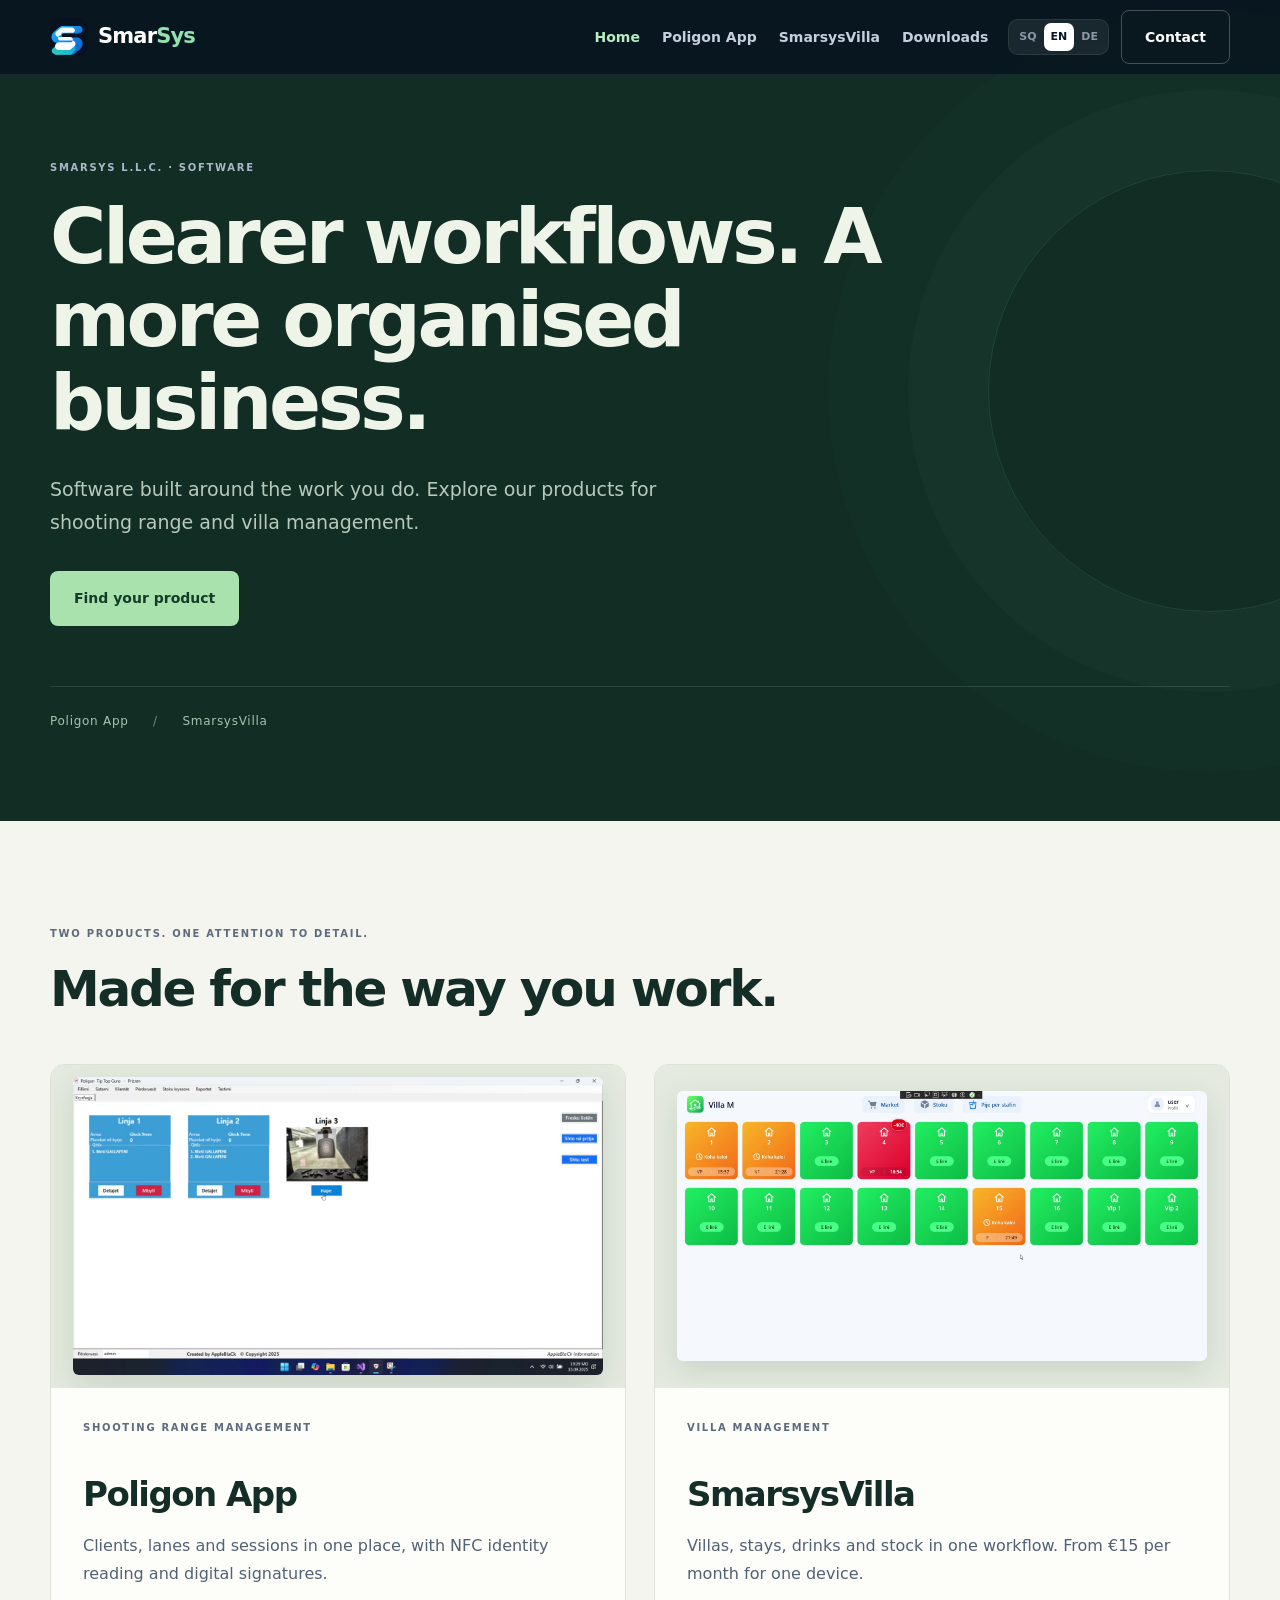
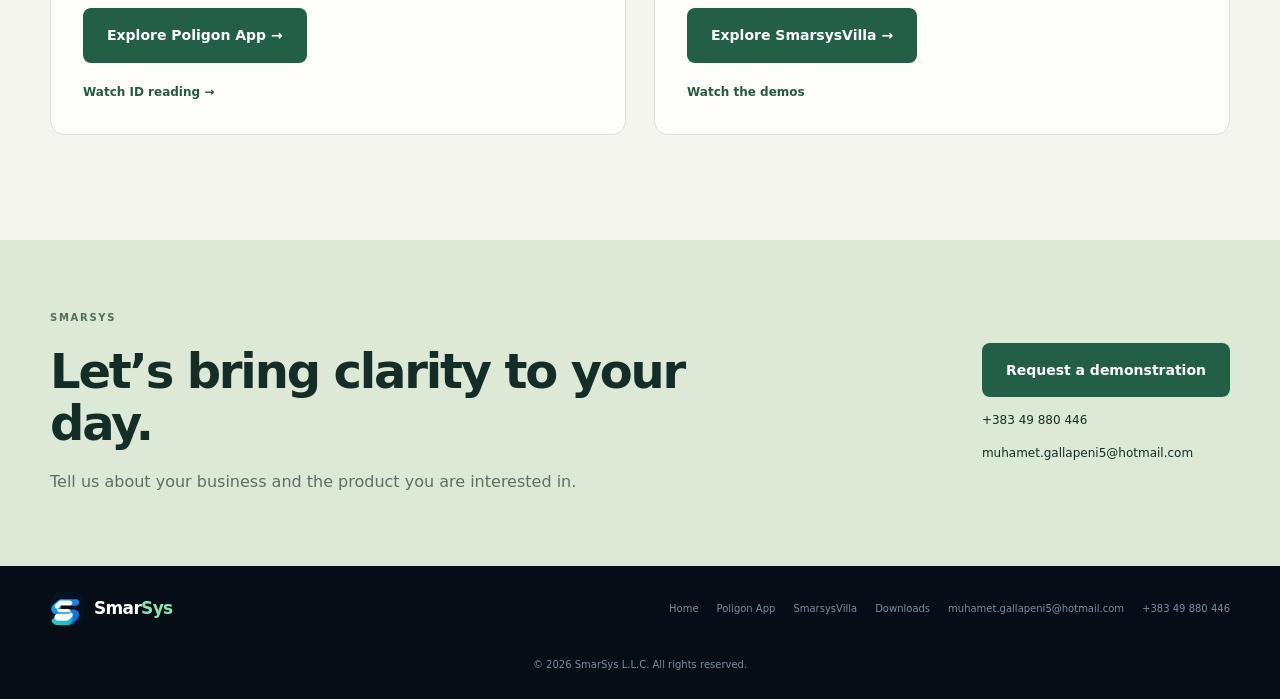
==== commit fe965828: "add Language" ====
--- a/index.html
+++ b/index.html
@@ -1,12 +1,12 @@
 <!doctype html>
-<html lang="sq">
+<html lang="en">
 <head>
   <meta charset="utf-8" />
   <meta name="viewport" content="width=device-width,initial-scale=1" />
   <meta name="theme-color" content="#07111f" />
-  <meta name="description" content="Software praktik për menaxhimin e poligoneve dhe villave. Zbuloni Poligon App dhe SmarsysVilla nga SmarSys." />
+  <meta name="description" content="Practical software for shooting range and villa management. Explore Poligon App and SmarsysVilla by SmarSys." />
   <meta property="og:title" content="SmarSys | Poligon App & SmarsysVilla" />
-  <meta property="og:description" content="Software praktik për menaxhimin e poligoneve dhe villave. Zbuloni Poligon App dhe SmarsysVilla nga SmarSys." />
+  <meta property="og:description" content="Practical software for shooting range and villa management. Explore Poligon App and SmarsysVilla by SmarSys." />
   <meta property="og:type" content="website" />
   <meta property="og:image" content="assets/villa/desktop.jpg" />
   <title>SmarSys | Poligon App & SmarsysVilla</title>
@@ -24,31 +24,31 @@
         <span>Smar<span class="brand-accent">Sys</span></span>
       </a>
 
-      <nav class="desktop-nav" aria-label="Primary navigation"><a href="index.html" aria-current="page" data-i18n="navHome">Ballina</a><a href="poligon.html">Poligon App</a><a href="villa.html">SmarsysVilla</a><a href="downloads.html" data-i18n="downloadsNav">Shkarkimet</a></nav>
+      <nav class="desktop-nav" aria-label="Primary navigation"><a href="index.html" aria-current="page" data-i18n="navHome">Home</a><a href="poligon.html">Poligon App</a><a href="villa.html">SmarsysVilla</a><a href="downloads.html" data-i18n="downloadsNav">Downloads</a></nav>
 
       <div class="nav-actions">
         <div class="language-switcher" aria-label="Language selector">
-          <button type="button" data-lang="sq" class="active">SQ</button>
-          <button type="button" data-lang="en">EN</button>
+          <button type="button" data-lang="sq">SQ</button>
+          <button type="button" data-lang="en" class="active">EN</button>
           <button type="button" data-lang="de">DE</button>
         </div>
-        <a class="btn btn-small btn-outline desktop-cta" href="#contact" data-i18n="navContact">Kontakti</a>
+        <a class="btn btn-small btn-outline desktop-cta" href="#contact" data-i18n="navContact">Contact</a>
         <button class="menu-toggle" type="button" aria-label="Open menu" aria-expanded="false">
           <span></span><span></span>
         </button>
       </div>
     </div>
 
-    <div class="mobile-menu" hidden><a href="index.html" aria-current="page" data-i18n="navHome">Ballina</a><a href="poligon.html">Poligon App</a><a href="villa.html">SmarsysVilla</a><a href="downloads.html" data-i18n="downloadsNav">Shkarkimet</a><a href="#contact" data-i18n="navContact">Kontakti</a></div>
+    <div class="mobile-menu" hidden><a href="index.html" aria-current="page" data-i18n="navHome">Home</a><a href="poligon.html">Poligon App</a><a href="villa.html">SmarsysVilla</a><a href="downloads.html" data-i18n="downloadsNav">Downloads</a><a href="#contact" data-i18n="navContact">Contact</a></div>
   </header>
 
-  <main id="main"><section class="company-intro"><div class="container"><div class="eyebrow">SMARSYS L.L.C. · SOFTWARE</div><h1 data-i18n="newHomeTitle">Procese më të qarta. Biznes më i organizuar.</h1><p data-i18n="newHomeLead">Software i ndërtuar rreth punës tënde. Zbulo zgjidhjet tona për menaxhimin e poligoneve dhe villave.</p><a class="btn btn-primary" href="#products"><span data-i18n="newHomeExplore">Gjej produktin tënd</span></a><div class="company-intro-note">Poligon App <span> / </span> SmarsysVilla</div></div></section><section class="section" id="products"><div class="container"><div class="section-heading"><div class="eyebrow light"><span data-i18n="homeProductsLabel">DY PRODUKTE. NJË KUJDES PËR DETAJET.</span></div><h2 data-i18n="homeProductsTitle">Ndërtuar për mënyrën si punon.</h2></div><div class="product-catalog"><article class="catalog-card"><a href="poligon.html" class="catalog-image"><img src="assets/screenshots/overview.jpg" alt="Poligon App" loading="lazy" /></a><div class="catalog-copy"><span class="eyebrow light" data-i18n="poligonCategory">Menaxhim i poligoneve</span><h2>Poligon App</h2><p data-i18n="poligonIntro">Klientët, linjat dhe sesionet në një vend, me lexim NFC të identitetit dhe nënshkrim elektronik.</p><a class="btn btn-primary" href="poligon.html"><span data-i18n="homePoligonLink">Zbulo Poligon App →</span></a><a class="media-link" href="poligon.html#id-demo" data-i18n="watchIdDemo">Shiko leximin e ID →</a></div></article><article class="catalog-card"><a class="catalog-image" href="villa.html"><img src="assets/villa/desktop.jpg" alt="SmarsysVilla" loading="lazy" /></a><div class="catalog-copy"><span class="eyebrow light"><span data-i18n="villaCategory">Menaxhim i villave</span></span><h2>SmarsysVilla</h2><p data-i18n="newVillaIntro">Villat, qëndrimet, pijet dhe stoku në një rrjedhë pune. Nga €15 në muaj për një pajisje.</p><a class="btn btn-primary" href="villa.html"><span data-i18n="homeVillaLink">Zbulo SmarsysVilla →</span></a><a class="media-link" href="villa.html#demos" data-i18n="villaWatch">Shiko demonstrimet</a></div></article></div></div></section><section class="villa-contact" id="contact"><div class="container"><div><div class="eyebrow">SMARSYS</div><h2 data-i18n="villaCta">Le ta bëjmë punën tënde më të qartë.</h2><p data-i18n="homeContactLead">Na trego për biznesin tënd dhe produktin që të intereson.</p></div><div class="villa-contact-actions"><a class="btn btn-primary" href="mailto:muhamet.gallapeni5@hotmail.com?subject=SmarSys%20Products"><span data-i18n="villaRequestDemo">Kërko një demonstrim</span></a><a href="tel:+38349880446">+383 49 880 446</a><a href="mailto:muhamet.gallapeni5@hotmail.com">muhamet.gallapeni5@hotmail.com</a></div></div></section></main>
+  <main id="main"><section class="company-intro"><div class="container"><div class="eyebrow">SMARSYS L.L.C. · SOFTWARE</div><h1 data-i18n="newHomeTitle">Clearer workflows. A more organised business.</h1><p data-i18n="newHomeLead">Software built around the work you do. Explore our products for shooting range and villa management.</p><a class="btn btn-primary" href="#products"><span data-i18n="newHomeExplore">Find your product</span></a><div class="company-intro-note">Poligon App <span> / </span> SmarsysVilla</div></div></section><section class="section" id="products"><div class="container"><div class="section-heading"><div class="eyebrow light"><span data-i18n="homeProductsLabel">TWO PRODUCTS. ONE ATTENTION TO DETAIL.</span></div><h2 data-i18n="homeProductsTitle">Made for the way you work.</h2></div><div class="product-catalog"><article class="catalog-card"><a href="poligon.html" class="catalog-image"><img src="assets/screenshots/overview.jpg" alt="Poligon App" loading="lazy" /></a><div class="catalog-copy"><span class="eyebrow light" data-i18n="poligonCategory">Shooting range management</span><h2>Poligon App</h2><p data-i18n="poligonIntro">Clients, lanes and sessions in one place, with NFC identity reading and digital signatures.</p><a class="btn btn-primary" href="poligon.html"><span data-i18n="homePoligonLink">Explore Poligon App →</span></a><a class="media-link" href="poligon.html#id-demo" data-i18n="watchIdDemo">Watch ID reading →</a></div></article><article class="catalog-card"><a class="catalog-image" href="villa.html"><img src="assets/villa/desktop.jpg" alt="SmarsysVilla" loading="lazy" /></a><div class="catalog-copy"><span class="eyebrow light"><span data-i18n="villaCategory">Villa management</span></span><h2>SmarsysVilla</h2><p data-i18n="newVillaIntro">Villas, stays, drinks and stock in one workflow. From €15 per month for one device.</p><a class="btn btn-primary" href="villa.html"><span data-i18n="homeVillaLink">Explore SmarsysVilla →</span></a><a class="media-link" href="villa.html#demos" data-i18n="villaWatch">Watch the demos</a></div></article></div></div></section><section class="villa-contact" id="contact"><div class="container"><div><div class="eyebrow">SMARSYS</div><h2 data-i18n="villaCta">Let’s bring clarity to your day.</h2><p data-i18n="homeContactLead">Tell us about your business and the product you are interested in.</p></div><div class="villa-contact-actions"><a class="btn btn-primary" href="mailto:muhamet.gallapeni5@hotmail.com?subject=SmarSys%20Products"><span data-i18n="villaRequestDemo">Request a demonstration</span></a><a href="tel:+38349880446">+383 49 880 446</a><a href="mailto:muhamet.gallapeni5@hotmail.com">muhamet.gallapeni5@hotmail.com</a></div></div></section></main>
 
   <footer>
     <div class="container footer-grid">
       <a class="brand footer-brand" href="index.html"><img src="assets/logo-mark.svg" alt="SmarSys logo" width="34" height="34" /><span>Smar<span class="brand-accent">Sys</span></span></a>
-      <p><span>© <span id="year"></span> SmarSys L.L.C.</span> <span data-i18n="footerRights">Të gjitha të drejtat e rezervuara.</span></p>
-      <div class="footer-links"><a href="index.html" aria-current="page" data-i18n="navHome">Ballina</a><a href="poligon.html">Poligon App</a><a href="villa.html">SmarsysVilla</a><a href="downloads.html" data-i18n="downloadsNav">Shkarkimet</a><a href="mailto:muhamet.gallapeni5@hotmail.com">muhamet.gallapeni5@hotmail.com</a><a href="tel:+38349880446">+383 49 880 446</a></div>
+      <p><span>© <span id="year"></span> SmarSys L.L.C.</span> <span data-i18n="footerRights">All rights reserved.</span></p>
+      <div class="footer-links"><a href="index.html" aria-current="page" data-i18n="navHome">Home</a><a href="poligon.html">Poligon App</a><a href="villa.html">SmarsysVilla</a><a href="downloads.html" data-i18n="downloadsNav">Downloads</a><a href="mailto:muhamet.gallapeni5@hotmail.com">muhamet.gallapeni5@hotmail.com</a><a href="tel:+38349880446">+383 49 880 446</a></div>
     </div>
   </footer>
 
